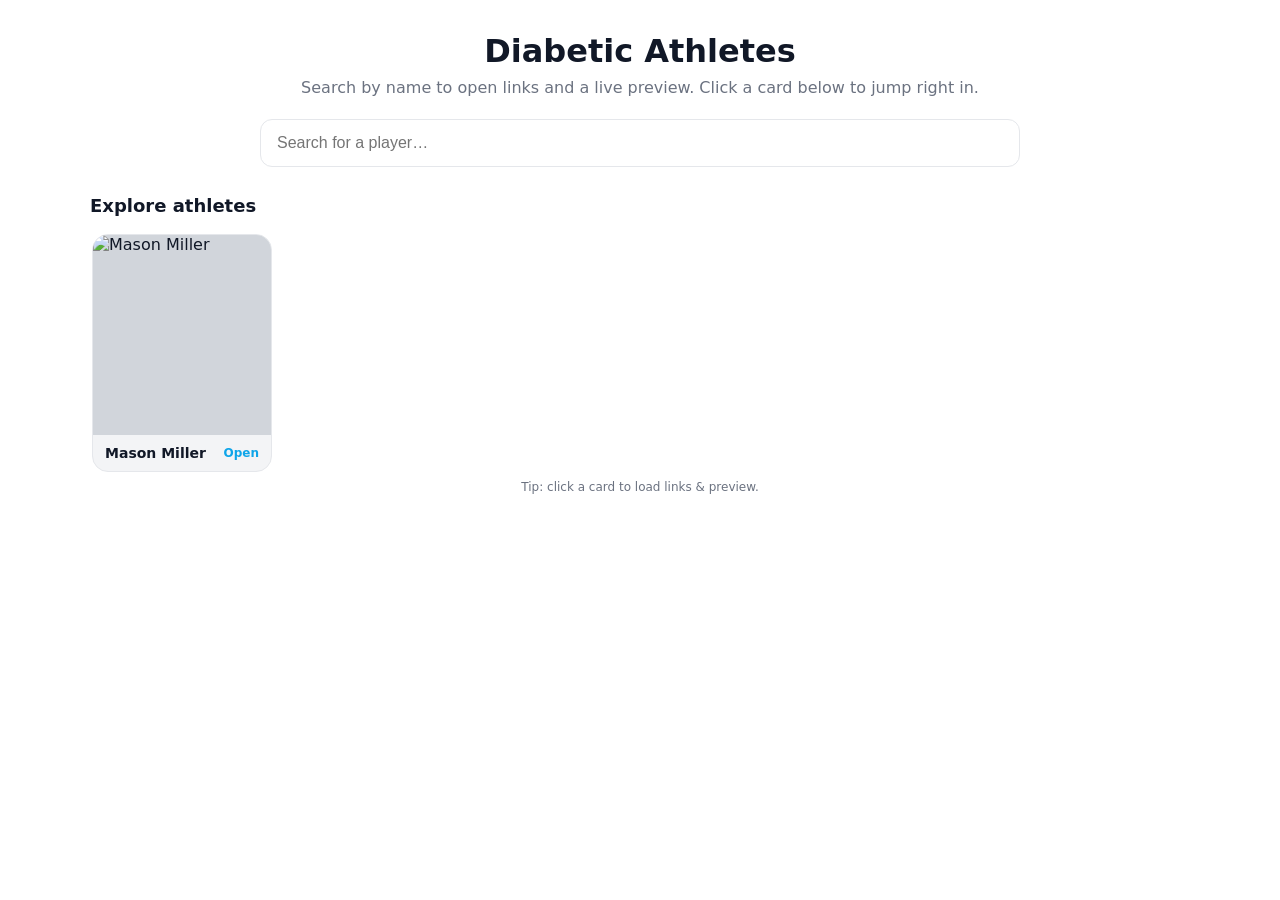
==== index.html @ ff4dcd4f "Refactor styles and improve search functionality Refactor CSS variables and styles for better organi" ====
<!DOCTYPE html>
<html lang="en">
<head>
  <meta charset="UTF-8" />
  <meta name="viewport" content="width=device-width, initial-scale=1.0"/>
  <title>Diabetic Athletes — T1D Awareness</title>
  <style>
    :root{
      --bg:#ffffff; --text:#111827; --muted:#6b7280; --accent:#0ea5e9;
      --card:#f3f4f6; --border:#e5e7eb;
    }
    *{box-sizing:border-box}
    body{
      margin:0; background:var(--bg); color:var(--text);
      font-family:system-ui,-apple-system,Segoe UI,Roboto,Arial,sans-serif;
      display:flex; justify-content:center; min-height:100vh;
    }
    .container{ width:min(1100px,94vw); padding:32px 0 80px; }
    h1{ margin:0 0 8px; text-align:center; font-weight:800; }
    .sub{ margin:0 0 22px; text-align:center; color:var(--muted); }

    /* Search */
    .search-wrap{ position:relative; display:flex; justify-content:center; }
    #searchBar{
      width:min(760px,92vw); padding:14px 16px; font-size:16px;
      border:1px solid var(--border); border-radius:12px; outline:none;
    }
    /* Custom suggestion dropdown (replaces datalist) */
    .suggestions{
      position:absolute; top:100%; left:50%; transform:translateX(-50%);
      width:min(760px,92vw); background:#fff; border:1px solid var(--border);
      border-radius:12px; margin-top:6px; box-shadow:0 8px 24px rgba(0,0,0,.08);
      max-height:320px; overflow:auto; display:none; z-index:20;
    }
    .suggestion{
      padding:10px 14px; cursor:pointer; white-space:nowrap; overflow:hidden; text-overflow:ellipsis;
    }
    .suggestion:hover, .suggestion.active{ background:#f8fafc; }

    /* Carousel */
    .carousel-title{ margin:28px 0 10px; font-size:18px; font-weight:700; }
    .carousel{ display:flex; gap:14px; overflow-x:auto; scroll-snap-type:x mandatory; padding:8px 2px; }
    .card{
      min-width:180px; max-width:180px; background:var(--card); border:1px solid var(--border);
      border-radius:16px; overflow:hidden; scroll-snap-align:start; cursor:pointer; display:flex; flex-direction:column;
    }
    .card img{ width:100%; height:200px; object-fit:cover; background:#d1d5db; }
    .card .meta{ display:flex; justify-content:space-between; align-items:center; padding:10px 12px; }
    .card .name{ font-weight:700; font-size:14px; white-space:nowrap; overflow:hidden; text-overflow:ellipsis; }
    .card .cta{ font-size:12px; font-weight:700; color:var(--accent); }

    /* Links + iframe */
    .links-container{ display:none; flex-direction:column; align-items:center; margin-top:24px; width:100%; }
    .links-container a{ text-decoration:none; color:#2563eb; font-weight:600; margin:6px 0; display:block; }
    .links-container a:hover{ color:#b91c1c; }
    .iframe-container{
      display:none; width:100%; height:640px; border:1px solid var(--border);
      border-radius:12px; margin-top:16px; overflow:hidden;
    }
    iframe{ width:100%; height:100%; border:0; }

    /* Hide any old list */
    #playerList{ display:none; }

    .muted{ color:var(--muted); font-size:12px; text-align:center; }
  </style>
</head>
<body>
  <div class="container">
    <h1>Diabetic Athletes</h1>
    <p class="sub">Search by name to open links and a live preview. Click a card below to jump right in.</p>

    <div class="search-wrap">
      <input id="searchBar" type="text" placeholder="Search for a player…" autocomplete="off"
             oninput="onType()" onkeydown="onKeyNav(event)"/>
      <div id="suggestions" class="suggestions" role="listbox" aria-label="Suggestions"></div>
    </div>

    <div id="carouselBlock" style="display:none;">
      <div class="carousel-title">Explore athletes</div>
      <div id="carousel" class="carousel" aria-label="Random athlete carousel"></div>
      <div class="muted">Tip: click a card to load links & preview.</div>
    </div>

    <!-- kept for compatibility, not displayed -->
    <ul id="playerList"></ul>

    <div id="linksContainer" class="links-container">
      <h2 id="playerTitle"></h2>
      <div id="linksList"></div>
    </div>
    <div id="iframeContainer" class="iframe-container">
      <iframe id="previewFrame" title="Preview"></iframe>
    </div>
  </div>

  <script>
    const csvFilePath = "T1Ds - Sheet1.csv";
    const PLACEHOLDER_IMG = "https://images.unsplash.com/photo-1540575467063-178a50c2df87?q=80&w=1200&auto=format&fit=crop";

    let players = [];
    let filtered = [];
    let activeIndex = -1;

    /* ---------- Load CSV ---------- */
    async function fetchCSV(){
      try{
        const resp = await fetch(csvFilePath);
        const text = await resp.text();
        parseCSV(text);
      }catch(e){ console.error("CSV load error:", e); }
    }

    function parseCSV(csvText){
      const rows = csvText.split(/\r?\n/).filter(r=>r.trim().length).map(r=>r.split(","));
      // Expect: Name, ImageURL, Link1, Link2, ...
      players = rows.slice(1).map(cols=>{
        const name = (cols[0]||"").trim();
        const img  = (cols[1]||"").trim();
        const links = cols.slice(2).map(x=>(x||"").trim()).filter(Boolean);
        return { name, img, links };
      }).filter(p=>p.name);

      players.sort((a,b)=>a.name.localeCompare(b.name));
      buildCarousel(players);
    }

    /* ---------- Custom autocomplete ---------- */
    function onType(){
      const q = document.getElementById("searchBar").value.trim().toLowerCase();
      const box = document.getElementById("suggestions");
      activeIndex = -1;

      if(!q){ box.style.display="none"; return; }

      filtered = players.filter(p=>p.name.toLowerCase().includes(q)).slice(0,50);
      box.innerHTML = "";
      filtered.forEach((p,i)=>{
        const div = document.createElement("div");
        div.className = "suggestion";
        div.textContent = p.name;
        div.setAttribute("role","option");
        div.onclick = ()=>selectSuggestion(i);
        box.appendChild(div);
      });
      box.style.display = filtered.length ? "block" : "none";
    }

    function onKeyNav(e){
      const box = document.getElementById("suggestions");
      const items = Array.from(box.children);
      if(!items.length) return;

      if(e.key === "ArrowDown"){ e.preventDefault(); activeIndex = (activeIndex+1) % items.length; highlight(items); }
      else if(e.key === "ArrowUp"){ e.preventDefault(); activeIndex = (activeIndex-1+items.length) % items.length; highlight(items); }
      else if(e.key === "Enter"){
        if(activeIndex >= 0){ e.preventDefault(); selectSuggestion(activeIndex); }
        else {
          // direct exact match
          const val = document.getElementById("searchBar").value.trim().toLowerCase();
          const m = players.find(p=>p.name.toLowerCase()===val);
          if(m) showPlayer(m);
        }
      } else if(e.key === "Escape"){ box.style.display="none"; }
    }

    function highlight(items){
      items.forEach((el,i)=>el.classList.toggle("active", i===activeIndex));
      if(items[activeIndex]) items[activeIndex].scrollIntoView({block:"nearest"});
    }

    function selectSuggestion(i){
      const p = filtered[i];
      document.getElementById("searchBar").value = p.name;
      document.getElementById("suggestions").style.display="none";
      showPlayer(p);
    }

    // Close suggestions when clicking elsewhere
    document.addEventListener("click", (e)=>{
      if(!document.querySelector(".search-wrap").contains(e.target)){
        document.getElementById("suggestions").style.display="none";
      }
    });

    /* ---------- Player view ---------- */
    function showPlayer(player){
      const linksContainer = document.getElementById("linksContainer");
      const linksList = document.getElementById("linksList");
      const iframeContainer = document.getElementById("iframeContainer");
      const playerTitle = document.getElementById("playerTitle");

      playerTitle.textContent = player.name;
      linksList.innerHTML = "";

      if(!player.links.length){
        linksList.innerHTML = "<p>No links available for this player.</p>";
        iframeContainer.style.display = "none";
      }else{
        player.links.forEach((link,i)=>{
          const a = document.createElement("a");
          a.href = link; a.textContent = getDomain(link);
          a.target="_blank"; a.rel="noopener noreferrer";
          a.onclick = (e)=>{ e.preventDefault(); showPreview(link); window.open(link,"_blank"); };
          linksList.appendChild(a);
          if(i===0) showPreview(link);
        });
        iframeContainer.style.display = "block";
      }

      linksContainer.style.display = "flex";
      setTimeout(()=>linksContainer.scrollIntoView({behavior:"smooth"}), 120);
    }

    function showPreview(url){ document.getElementById("previewFrame").src = url; }
    function getDomain(url){ try{ return new URL(url).hostname.replace(/^www\./,""); }catch{ return "Link"; } }

    /* ---------- Carousel ---------- */
    function buildCarousel(all){
      const withImg = all.filter(p=>p.img);
      const pool = withImg.length ? withImg : all.map(p=>({...p, img: PLACEHOLDER_IMG}));

      const picks = [];
      const used = new Set();
      const max = Math.min(12, pool.length);
      while(picks.length < max){
        const i = Math.floor(Math.random()*pool.length);
        if(!used.has(i)){ used.add(i); picks.push(pool[i]); }
      }

      const block = document.getElementById("carouselBlock");
      const wrap = document.getElementById("carousel");
      wrap.innerHTML = "";
      picks.forEach(p=>{
        const card = document.createElement("div");
        card.className = "card";
        card.innerHTML = `
          <img src="${p.img || PLACEHOLDER_IMG}" alt="${p.name || 'Athlete'}"/>
          <div class="meta"><div class="name" title="${p.name}">${p.name}</div><div class="cta">Open</div></div>`;
        card.onclick = ()=>{ document.getElementById("searchBar").value = p.name; showPlayer(p); };
        wrap.appendChild(card);
      });
      block.style.display = picks.length ? "block" : "none";

      // gentle auto-scroll
      let x=0;
      setInterval(()=>{
        if(!wrap.isConnected) return;
        x = (x+220);
        if(x > wrap.scrollWidth - wrap.clientWidth) x = 0;
        wrap.scrollTo({left:x, behavior:"smooth"});
      }, 4000);
    }

    fetchCSV();
  </script>
</body>
</html>
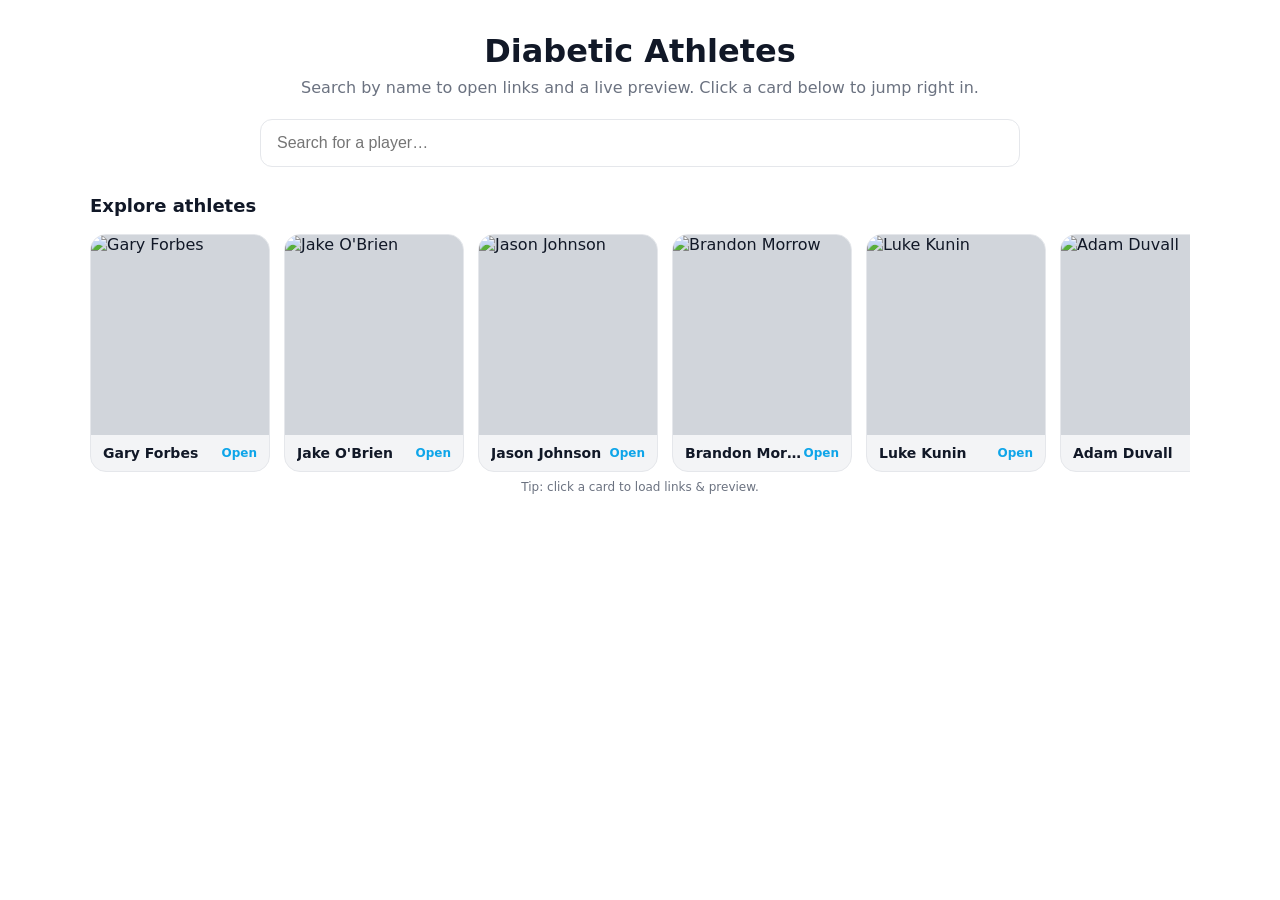
==== commit 6879abbb: "Refactor comments and enhance code readability Updated comments for clarity and improved code format" ====
--- a/index.html
+++ b/index.html
@@ -19,13 +19,12 @@
     h1{ margin:0 0 8px; text-align:center; font-weight:800; }
     .sub{ margin:0 0 22px; text-align:center; color:var(--muted); }
 
-    /* Search */
+    /* Search + custom suggestions */
     .search-wrap{ position:relative; display:flex; justify-content:center; }
     #searchBar{
       width:min(760px,92vw); padding:14px 16px; font-size:16px;
       border:1px solid var(--border); border-radius:12px; outline:none;
     }
-    /* Custom suggestion dropdown (replaces datalist) */
     .suggestions{
       position:absolute; top:100%; left:50%; transform:translateX(-50%);
       width:min(760px,92vw); background:#fff; border:1px solid var(--border);
@@ -44,7 +43,9 @@
       min-width:180px; max-width:180px; background:var(--card); border:1px solid var(--border);
       border-radius:16px; overflow:hidden; scroll-snap-align:start; cursor:pointer; display:flex; flex-direction:column;
     }
-    .card img{ width:100%; height:200px; object-fit:cover; background:#d1d5db; }
+    .card img{
+      width:100%; height:200px; object-fit:cover; background:#d1d5db; display:block;
+    }
     .card .meta{ display:flex; justify-content:space-between; align-items:center; padding:10px 12px; }
     .card .name{ font-weight:700; font-size:14px; white-space:nowrap; overflow:hidden; text-overflow:ellipsis; }
     .card .cta{ font-size:12px; font-weight:700; color:var(--accent); }
@@ -125,7 +126,7 @@
       buildCarousel(players);
     }
 
-    /* ---------- Custom autocomplete ---------- */
+    /* ---------- Custom autocomplete (no native datalist) ---------- */
     function onType(){
       const q = document.getElementById("searchBar").value.trim().toLowerCase();
       const box = document.getElementById("suggestions");
@@ -149,18 +150,20 @@
     function onKeyNav(e){
       const box = document.getElementById("suggestions");
       const items = Array.from(box.children);
-      if(!items.length) return;
-
-      if(e.key === "ArrowDown"){ e.preventDefault(); activeIndex = (activeIndex+1) % items.length; highlight(items); }
-      else if(e.key === "ArrowUp"){ e.preventDefault(); activeIndex = (activeIndex-1+items.length) % items.length; highlight(items); }
-      else if(e.key === "Enter"){
-        if(activeIndex >= 0){ e.preventDefault(); selectSuggestion(activeIndex); }
-        else {
-          // direct exact match
+      if(!items.length){
+        if(e.key === "Enter"){
           const val = document.getElementById("searchBar").value.trim().toLowerCase();
           const m = players.find(p=>p.name.toLowerCase()===val);
           if(m) showPlayer(m);
         }
+        return;
+      }
+
+      if(e.key === "ArrowDown"){ e.preventDefault(); activeIndex = (activeIndex+1) % items.length; highlight(items); }
+      else if(e.key === "ArrowUp"){ e.preventDefault(); activeIndex = (activeIndex-1+items.length) % items.length; highlight(items); }
+      else if(e.key === "Enter"){
+        e.preventDefault();
+        if(activeIndex >= 0){ selectSuggestion(activeIndex); }
       } else if(e.key === "Escape"){ box.style.display="none"; }
     }
 
@@ -215,40 +218,54 @@
     function showPreview(url){ document.getElementById("previewFrame").src = url; }
     function getDomain(url){ try{ return new URL(url).hostname.replace(/^www\./,""); }catch{ return "Link"; } }
 
-    /* ---------- Carousel ---------- */
+    /* ---------- Carousel (includes everyone; uses placeholder when missing) ---------- */
     function buildCarousel(all){
-      const withImg = all.filter(p=>p.img);
-      const pool = withImg.length ? withImg : all.map(p=>({...p, img: PLACEHOLDER_IMG}));
+      const pool = all.map(p => ({
+        ...p,
+        img: (p.img && p.img.trim()) ? p.img.trim() : PLACEHOLDER_IMG
+      }));
 
       const picks = [];
       const used = new Set();
       const max = Math.min(12, pool.length);
-      while(picks.length < max){
-        const i = Math.floor(Math.random()*pool.length);
-        if(!used.has(i)){ used.add(i); picks.push(pool[i]); }
+      while (picks.length < max){
+        const i = Math.floor(Math.random() * pool.length);
+        if (!used.has(i)){ used.add(i); picks.push(pool[i]); }
       }
 
       const block = document.getElementById("carouselBlock");
-      const wrap = document.getElementById("carousel");
+      const wrap  = document.getElementById("carousel");
       wrap.innerHTML = "";
-      picks.forEach(p=>{
+
+      picks.forEach(p => {
         const card = document.createElement("div");
         card.className = "card";
         card.innerHTML = `
-          <img src="${p.img || PLACEHOLDER_IMG}" alt="${p.name || 'Athlete'}"/>
-          <div class="meta"><div class="name" title="${p.name}">${p.name}</div><div class="cta">Open</div></div>`;
-        card.onclick = ()=>{ document.getElementById("searchBar").value = p.name; showPlayer(p); };
+          <img src="${p.img}"
+               alt="${p.name || 'Athlete'}"
+               crossorigin="anonymous"
+               onerror="this.onerror=null; this.src='${PLACEHOLDER_IMG}';" />
+          <div class="meta">
+            <div class="name" title="${p.name}">${p.name}</div>
+            <div class="cta">Open</div>
+          </div>
+        `;
+        card.onclick = () => {
+          document.getElementById("searchBar").value = p.name;
+          showPlayer(p);
+        };
         wrap.appendChild(card);
       });
+
       block.style.display = picks.length ? "block" : "none";
 
       // gentle auto-scroll
-      let x=0;
+      let x = 0;
       setInterval(()=>{
-        if(!wrap.isConnected) return;
-        x = (x+220);
-        if(x > wrap.scrollWidth - wrap.clientWidth) x = 0;
-        wrap.scrollTo({left:x, behavior:"smooth"});
+        if (!wrap.isConnected) return;
+        x = (x + 220);
+        if (x > wrap.scrollWidth - wrap.clientWidth) x = 0;
+        wrap.scrollTo({ left: x, behavior:"smooth" });
       }, 4000);
     }
 
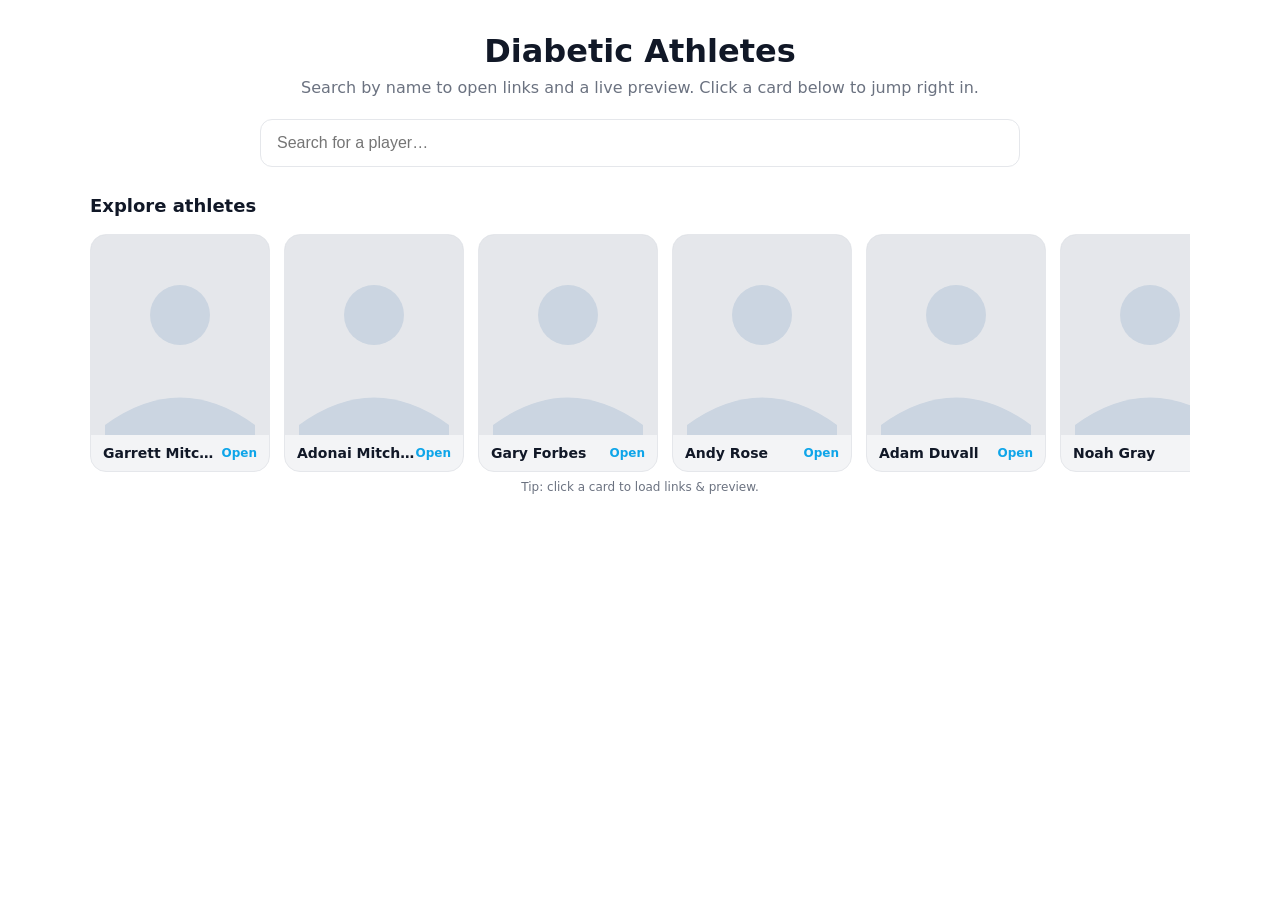
==== commit bab9150f: "Refactor styles and enhance carousel auto-scroll Refactor suggestion styles and improve carousel fun" ====
--- a/index.html
+++ b/index.html
@@ -31,9 +31,7 @@
       border-radius:12px; margin-top:6px; box-shadow:0 8px 24px rgba(0,0,0,.08);
       max-height:320px; overflow:auto; display:none; z-index:20;
     }
-    .suggestion{
-      padding:10px 14px; cursor:pointer; white-space:nowrap; overflow:hidden; text-overflow:ellipsis;
-    }
+    .suggestion{ padding:10px 14px; cursor:pointer; white-space:nowrap; overflow:hidden; text-overflow:ellipsis; }
     .suggestion:hover, .suggestion.active{ background:#f8fafc; }
 
     /* Carousel */
@@ -60,9 +58,7 @@
     }
     iframe{ width:100%; height:100%; border:0; }
 
-    /* Hide any old list */
     #playerList{ display:none; }
-
     .muted{ color:var(--muted); font-size:12px; text-align:center; }
   </style>
 </head>
@@ -83,7 +79,6 @@
       <div class="muted">Tip: click a card to load links & preview.</div>
     </div>
 
-    <!-- kept for compatibility, not displayed -->
     <ul id="playerList"></ul>
 
     <div id="linksContainer" class="links-container">
@@ -97,11 +92,24 @@
 
   <script>
     const csvFilePath = "T1Ds - Sheet1.csv";
-    const PLACEHOLDER_IMG = "https://images.unsplash.com/photo-1540575467063-178a50c2df87?q=80&w=1200&auto=format&fit=crop";
+
+    /* Silhouette placeholder (inline SVG) */
+    const PLACEHOLDER_IMG =
+      "data:image/svg+xml;utf8," +
+      encodeURIComponent(`
+        <svg xmlns='http://www.w3.org/2000/svg' width='1200' height='800'>
+          <rect width='100%' height='100%' fill='#e5e7eb'/>
+          <g fill='#cbd5e1'>
+            <circle cx='600' cy='320' r='120'/>
+            <path d='M300 760 q300-220 600 0 v40 H300z'/>
+          </g>
+        </svg>
+      `);
 
     let players = [];
     let filtered = [];
     let activeIndex = -1;
+    let autoTimer = null;   // for carousel auto-scroll
 
     /* ---------- Load CSV ---------- */
     async function fetchCSV(){
@@ -126,7 +134,7 @@
       buildCarousel(players);
     }
 
-    /* ---------- Custom autocomplete (no native datalist) ---------- */
+    /* ---------- Custom autocomplete ---------- */
     function onType(){
       const q = document.getElementById("searchBar").value.trim().toLowerCase();
       const box = document.getElementById("suggestions");
@@ -161,10 +169,8 @@
 
       if(e.key === "ArrowDown"){ e.preventDefault(); activeIndex = (activeIndex+1) % items.length; highlight(items); }
       else if(e.key === "ArrowUp"){ e.preventDefault(); activeIndex = (activeIndex-1+items.length) % items.length; highlight(items); }
-      else if(e.key === "Enter"){
-        e.preventDefault();
-        if(activeIndex >= 0){ selectSuggestion(activeIndex); }
-      } else if(e.key === "Escape"){ box.style.display="none"; }
+      else if(e.key === "Enter"){ e.preventDefault(); if(activeIndex >= 0){ selectSuggestion(activeIndex); } }
+      else if(e.key === "Escape"){ box.style.display="none"; }
     }
 
     function highlight(items){
@@ -179,7 +185,6 @@
       showPlayer(p);
     }
 
-    // Close suggestions when clicking elsewhere
     document.addEventListener("click", (e)=>{
       if(!document.querySelector(".search-wrap").contains(e.target)){
         document.getElementById("suggestions").style.display="none";
@@ -218,7 +223,7 @@
     function showPreview(url){ document.getElementById("previewFrame").src = url; }
     function getDomain(url){ try{ return new URL(url).hostname.replace(/^www\./,""); }catch{ return "Link"; } }
 
-    /* ---------- Carousel (includes everyone; uses placeholder when missing) ---------- */
+    /* ---------- Carousel ---------- */
     function buildCarousel(all){
       const pool = all.map(p => ({
         ...p,
@@ -259,15 +264,27 @@
 
       block.style.display = picks.length ? "block" : "none";
 
-      // gentle auto-scroll
+      // -------- Auto-scroll that stops on user interaction --------
+      startAutoScroll(wrap);
+      ["wheel","touchstart","mousedown","keydown"].forEach(evt =>
+        wrap.addEventListener(evt, stopAutoScroll, { once:true, passive:true })
+      );
+      wrap.addEventListener("scroll", stopAutoScroll, { once:true, passive:true });
+    }
+
+    function startAutoScroll(wrap){
+      stopAutoScroll(); // clear any previous timer
       let x = 0;
-      setInterval(()=>{
-        if (!wrap.isConnected) return;
+      autoTimer = setInterval(()=>{
+        if (!wrap.isConnected) { stopAutoScroll(); return; }
         x = (x + 220);
         if (x > wrap.scrollWidth - wrap.clientWidth) x = 0;
         wrap.scrollTo({ left: x, behavior:"smooth" });
       }, 4000);
     }
+    function stopAutoScroll(){
+      if(autoTimer){ clearInterval(autoTimer); autoTimer = null; }
+    }
 
     fetchCSV();
   </script>
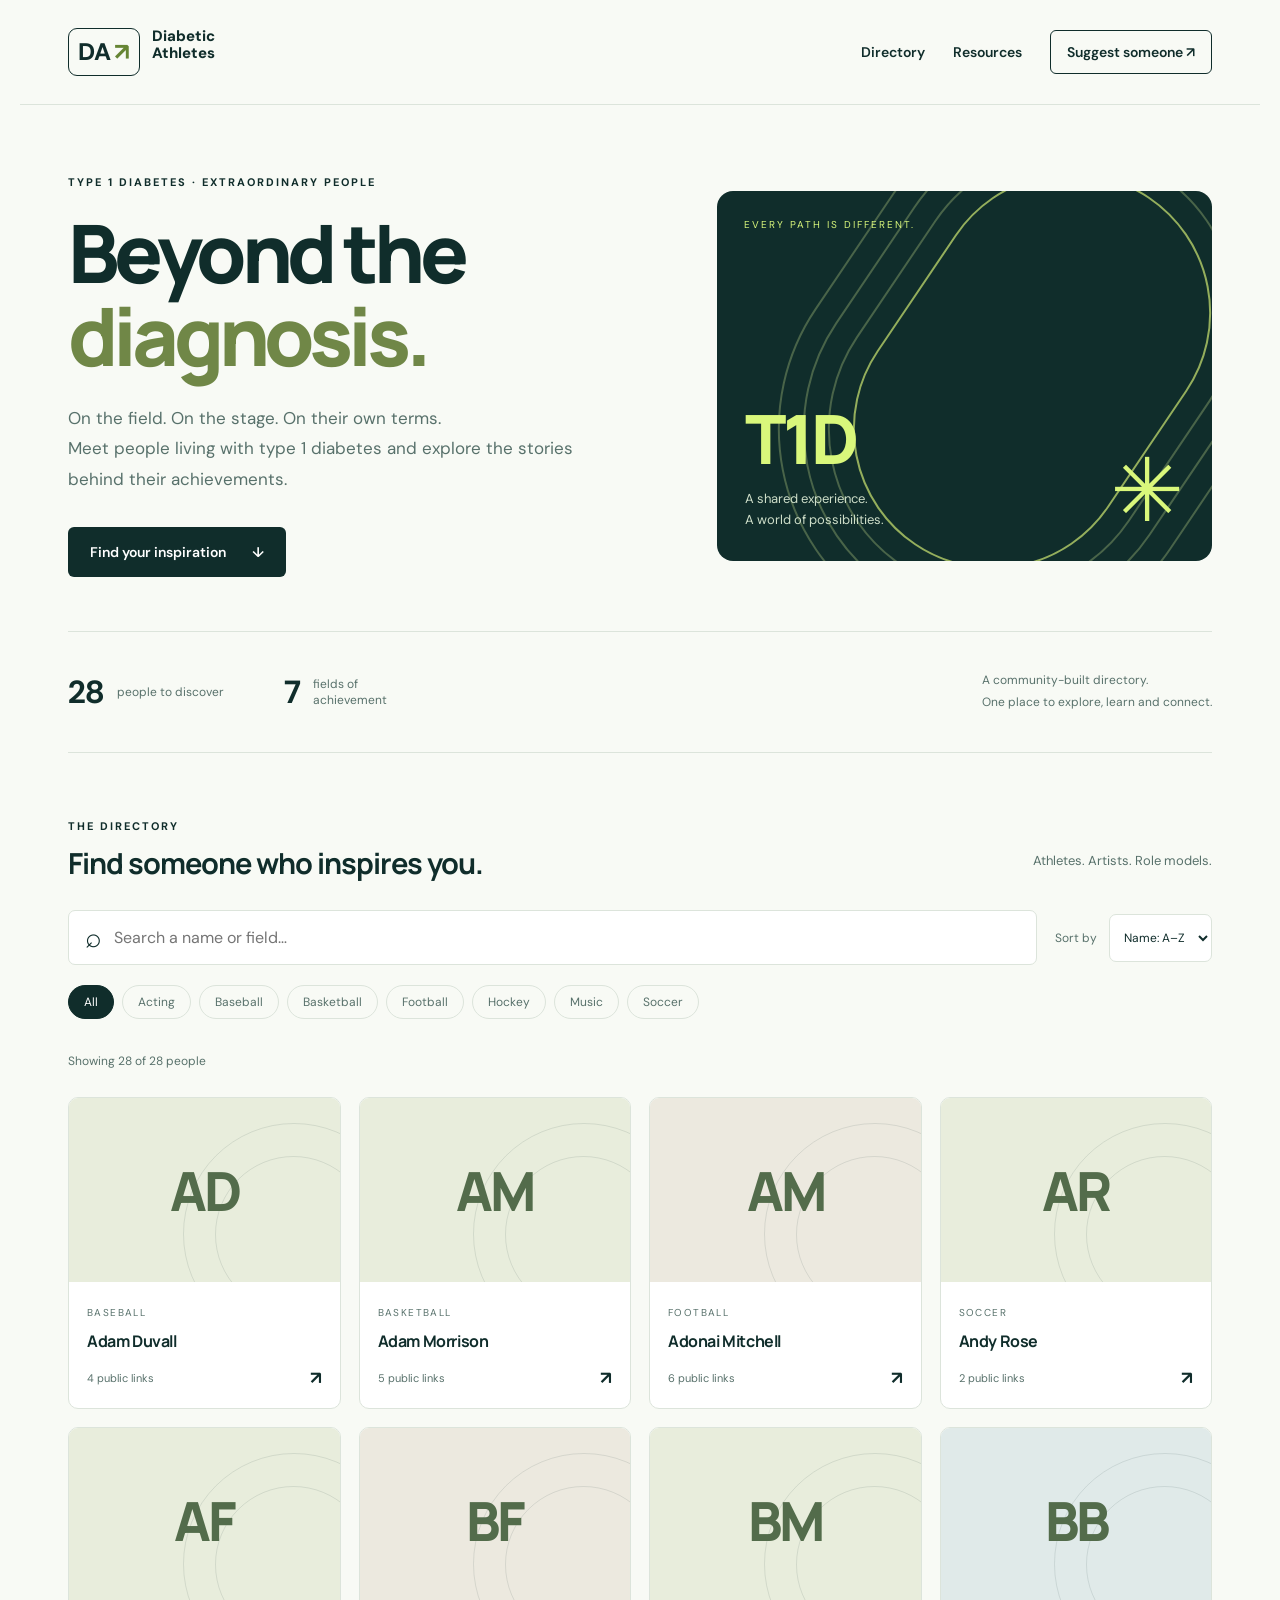
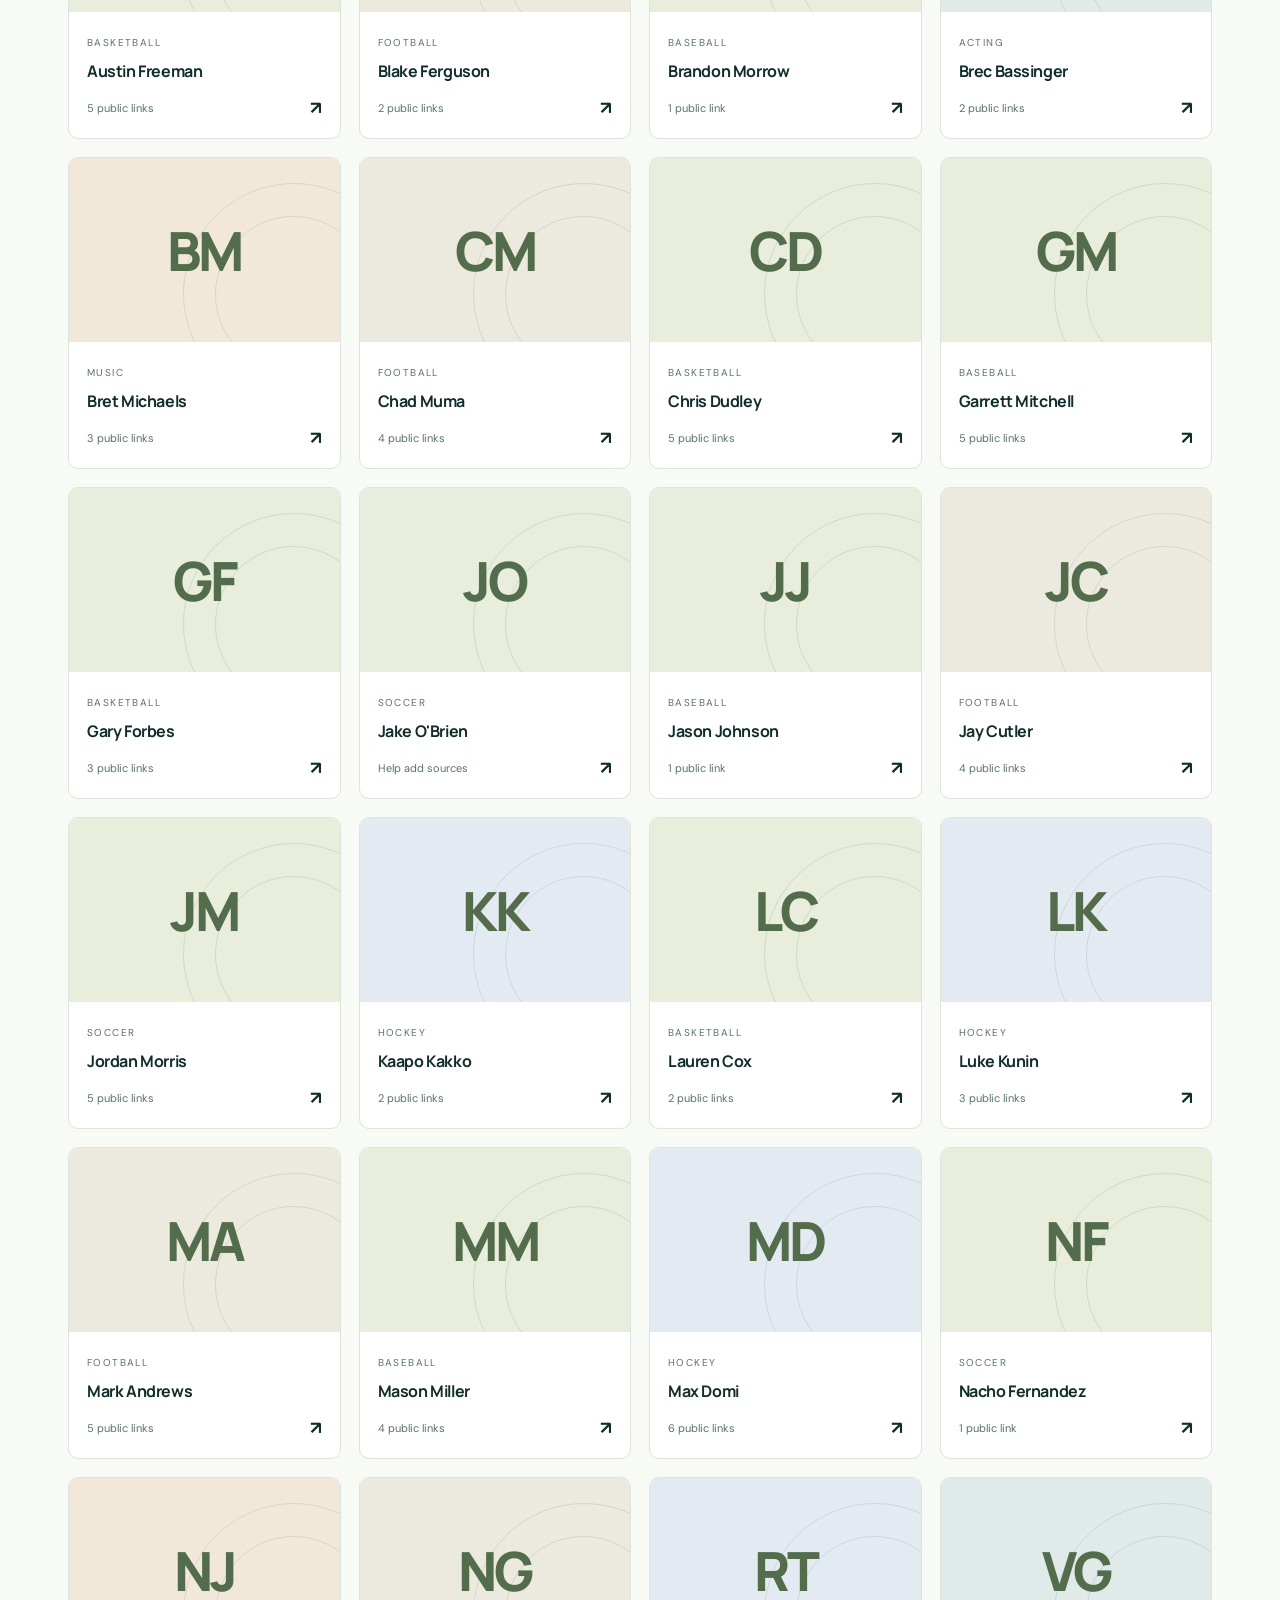
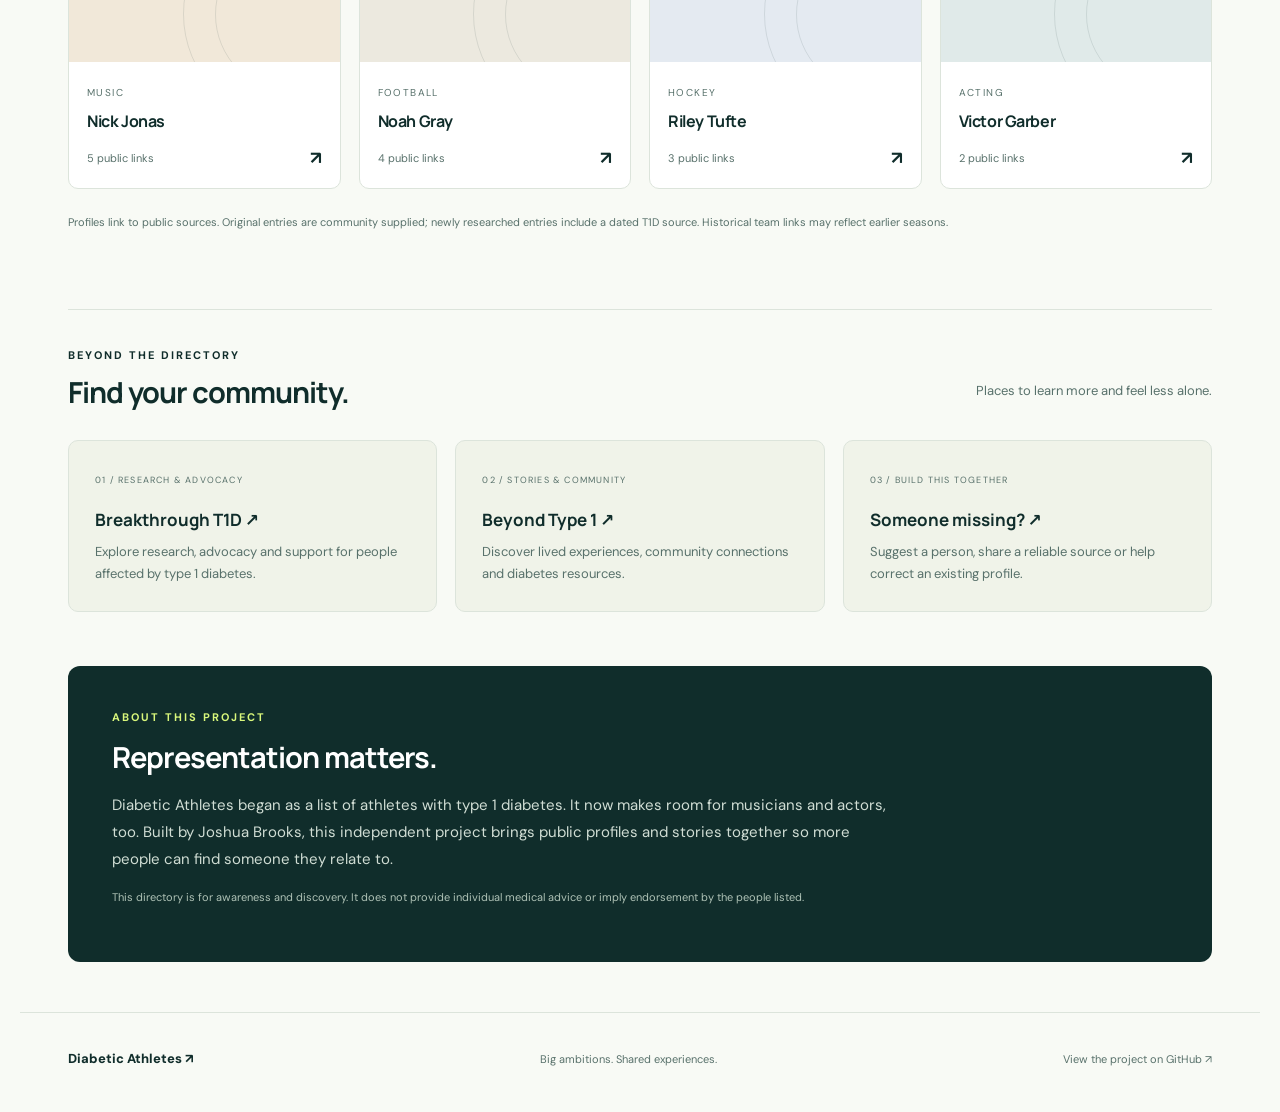
==== commit 496ee333: "Refresh T1D directory, add sourced profiles and community resources" ====
--- a/index.html
+++ b/index.html
@@ -1,292 +1,24 @@
-<!DOCTYPE html>
+<!doctype html>
 <html lang="en">
 <head>
-  <meta charset="UTF-8" />
-  <meta name="viewport" content="width=device-width, initial-scale=1.0"/>
-  <title>Diabetic Athletes — T1D Awareness</title>
-  <style>
-    :root{
-      --bg:#ffffff; --text:#111827; --muted:#6b7280; --accent:#0ea5e9;
-      --card:#f3f4f6; --border:#e5e7eb;
-    }
-    *{box-sizing:border-box}
-    body{
-      margin:0; background:var(--bg); color:var(--text);
-      font-family:system-ui,-apple-system,Segoe UI,Roboto,Arial,sans-serif;
-      display:flex; justify-content:center; min-height:100vh;
-    }
-    .container{ width:min(1100px,94vw); padding:32px 0 80px; }
-    h1{ margin:0 0 8px; text-align:center; font-weight:800; }
-    .sub{ margin:0 0 22px; text-align:center; color:var(--muted); }
-
-    /* Search + custom suggestions */
-    .search-wrap{ position:relative; display:flex; justify-content:center; }
-    #searchBar{
-      width:min(760px,92vw); padding:14px 16px; font-size:16px;
-      border:1px solid var(--border); border-radius:12px; outline:none;
-    }
-    .suggestions{
-      position:absolute; top:100%; left:50%; transform:translateX(-50%);
-      width:min(760px,92vw); background:#fff; border:1px solid var(--border);
-      border-radius:12px; margin-top:6px; box-shadow:0 8px 24px rgba(0,0,0,.08);
-      max-height:320px; overflow:auto; display:none; z-index:20;
-    }
-    .suggestion{ padding:10px 14px; cursor:pointer; white-space:nowrap; overflow:hidden; text-overflow:ellipsis; }
-    .suggestion:hover, .suggestion.active{ background:#f8fafc; }
-
-    /* Carousel */
-    .carousel-title{ margin:28px 0 10px; font-size:18px; font-weight:700; }
-    .carousel{ display:flex; gap:14px; overflow-x:auto; scroll-snap-type:x mandatory; padding:8px 2px; }
-    .card{
-      min-width:180px; max-width:180px; background:var(--card); border:1px solid var(--border);
-      border-radius:16px; overflow:hidden; scroll-snap-align:start; cursor:pointer; display:flex; flex-direction:column;
-    }
-    .card img{
-      width:100%; height:200px; object-fit:cover; background:#d1d5db; display:block;
-    }
-    .card .meta{ display:flex; justify-content:space-between; align-items:center; padding:10px 12px; }
-    .card .name{ font-weight:700; font-size:14px; white-space:nowrap; overflow:hidden; text-overflow:ellipsis; }
-    .card .cta{ font-size:12px; font-weight:700; color:var(--accent); }
-
-    /* Links + iframe */
-    .links-container{ display:none; flex-direction:column; align-items:center; margin-top:24px; width:100%; }
-    .links-container a{ text-decoration:none; color:#2563eb; font-weight:600; margin:6px 0; display:block; }
-    .links-container a:hover{ color:#b91c1c; }
-    .iframe-container{
-      display:none; width:100%; height:640px; border:1px solid var(--border);
-      border-radius:12px; margin-top:16px; overflow:hidden;
-    }
-    iframe{ width:100%; height:100%; border:0; }
-
-    #playerList{ display:none; }
-    .muted{ color:var(--muted); font-size:12px; text-align:center; }
-  </style>
+<meta charset="utf-8"><meta name="viewport" content="width=device-width,initial-scale=1">
+<meta name="description" content="Discover athletes, musicians and actors living with type 1 diabetes. Explore profiles, public stories and community resources.">
+<meta name="theme-color" content="#102d2b"><title>Diabetic Athletes · Beyond the diagnosis</title>
+<link rel="stylesheet" href="styles.css"><script src="app.js" defer></script>
 </head>
 <body>
-  <div class="container">
-    <h1>Diabetic Athletes</h1>
-    <p class="sub">Search by name to open links and a live preview. Click a card below to jump right in.</p>
-
-    <div class="search-wrap">
-      <input id="searchBar" type="text" placeholder="Search for a player…" autocomplete="off"
-             oninput="onType()" onkeydown="onKeyNav(event)"/>
-      <div id="suggestions" class="suggestions" role="listbox" aria-label="Suggestions"></div>
-    </div>
-
-    <div id="carouselBlock" style="display:none;">
-      <div class="carousel-title">Explore athletes</div>
-      <div id="carousel" class="carousel" aria-label="Random athlete carousel"></div>
-      <div class="muted">Tip: click a card to load links & preview.</div>
-    </div>
-
-    <ul id="playerList"></ul>
-
-    <div id="linksContainer" class="links-container">
-      <h2 id="playerTitle"></h2>
-      <div id="linksList"></div>
-    </div>
-    <div id="iframeContainer" class="iframe-container">
-      <iframe id="previewFrame" title="Preview"></iframe>
-    </div>
-  </div>
-
-  <script>
-    const csvFilePath = "T1Ds - Sheet1.csv";
-
-    /* Silhouette placeholder (inline SVG) */
-    const PLACEHOLDER_IMG =
-      "data:image/svg+xml;utf8," +
-      encodeURIComponent(`
-        <svg xmlns='http://www.w3.org/2000/svg' width='1200' height='800'>
-          <rect width='100%' height='100%' fill='#e5e7eb'/>
-          <g fill='#cbd5e1'>
-            <circle cx='600' cy='320' r='120'/>
-            <path d='M300 760 q300-220 600 0 v40 H300z'/>
-          </g>
-        </svg>
-      `);
-
-    let players = [];
-    let filtered = [];
-    let activeIndex = -1;
-    let autoTimer = null;   // for carousel auto-scroll
-
-    /* ---------- Load CSV ---------- */
-    async function fetchCSV(){
-      try{
-        const resp = await fetch(csvFilePath);
-        const text = await resp.text();
-        parseCSV(text);
-      }catch(e){ console.error("CSV load error:", e); }
-    }
-
-    function parseCSV(csvText){
-      const rows = csvText.split(/\r?\n/).filter(r=>r.trim().length).map(r=>r.split(","));
-      // Expect: Name, ImageURL, Link1, Link2, ...
-      players = rows.slice(1).map(cols=>{
-        const name = (cols[0]||"").trim();
-        const img  = (cols[1]||"").trim();
-        const links = cols.slice(2).map(x=>(x||"").trim()).filter(Boolean);
-        return { name, img, links };
-      }).filter(p=>p.name);
-
-      players.sort((a,b)=>a.name.localeCompare(b.name));
-      buildCarousel(players);
-    }
-
-    /* ---------- Custom autocomplete ---------- */
-    function onType(){
-      const q = document.getElementById("searchBar").value.trim().toLowerCase();
-      const box = document.getElementById("suggestions");
-      activeIndex = -1;
-
-      if(!q){ box.style.display="none"; return; }
-
-      filtered = players.filter(p=>p.name.toLowerCase().includes(q)).slice(0,50);
-      box.innerHTML = "";
-      filtered.forEach((p,i)=>{
-        const div = document.createElement("div");
-        div.className = "suggestion";
-        div.textContent = p.name;
-        div.setAttribute("role","option");
-        div.onclick = ()=>selectSuggestion(i);
-        box.appendChild(div);
-      });
-      box.style.display = filtered.length ? "block" : "none";
-    }
-
-    function onKeyNav(e){
-      const box = document.getElementById("suggestions");
-      const items = Array.from(box.children);
-      if(!items.length){
-        if(e.key === "Enter"){
-          const val = document.getElementById("searchBar").value.trim().toLowerCase();
-          const m = players.find(p=>p.name.toLowerCase()===val);
-          if(m) showPlayer(m);
-        }
-        return;
-      }
-
-      if(e.key === "ArrowDown"){ e.preventDefault(); activeIndex = (activeIndex+1) % items.length; highlight(items); }
-      else if(e.key === "ArrowUp"){ e.preventDefault(); activeIndex = (activeIndex-1+items.length) % items.length; highlight(items); }
-      else if(e.key === "Enter"){ e.preventDefault(); if(activeIndex >= 0){ selectSuggestion(activeIndex); } }
-      else if(e.key === "Escape"){ box.style.display="none"; }
-    }
-
-    function highlight(items){
-      items.forEach((el,i)=>el.classList.toggle("active", i===activeIndex));
-      if(items[activeIndex]) items[activeIndex].scrollIntoView({block:"nearest"});
-    }
-
-    function selectSuggestion(i){
-      const p = filtered[i];
-      document.getElementById("searchBar").value = p.name;
-      document.getElementById("suggestions").style.display="none";
-      showPlayer(p);
-    }
-
-    document.addEventListener("click", (e)=>{
-      if(!document.querySelector(".search-wrap").contains(e.target)){
-        document.getElementById("suggestions").style.display="none";
-      }
-    });
-
-    /* ---------- Player view ---------- */
-    function showPlayer(player){
-      const linksContainer = document.getElementById("linksContainer");
-      const linksList = document.getElementById("linksList");
-      const iframeContainer = document.getElementById("iframeContainer");
-      const playerTitle = document.getElementById("playerTitle");
-
-      playerTitle.textContent = player.name;
-      linksList.innerHTML = "";
-
-      if(!player.links.length){
-        linksList.innerHTML = "<p>No links available for this player.</p>";
-        iframeContainer.style.display = "none";
-      }else{
-        player.links.forEach((link,i)=>{
-          const a = document.createElement("a");
-          a.href = link; a.textContent = getDomain(link);
-          a.target="_blank"; a.rel="noopener noreferrer";
-          a.onclick = (e)=>{ e.preventDefault(); showPreview(link); window.open(link,"_blank"); };
-          linksList.appendChild(a);
-          if(i===0) showPreview(link);
-        });
-        iframeContainer.style.display = "block";
-      }
-
-      linksContainer.style.display = "flex";
-      setTimeout(()=>linksContainer.scrollIntoView({behavior:"smooth"}), 120);
-    }
-
-    function showPreview(url){ document.getElementById("previewFrame").src = url; }
-    function getDomain(url){ try{ return new URL(url).hostname.replace(/^www\./,""); }catch{ return "Link"; } }
-
-    /* ---------- Carousel ---------- */
-    function buildCarousel(all){
-      const pool = all.map(p => ({
-        ...p,
-        img: (p.img && p.img.trim()) ? p.img.trim() : PLACEHOLDER_IMG
-      }));
-
-      const picks = [];
-      const used = new Set();
-      const max = Math.min(12, pool.length);
-      while (picks.length < max){
-        const i = Math.floor(Math.random() * pool.length);
-        if (!used.has(i)){ used.add(i); picks.push(pool[i]); }
-      }
-
-      const block = document.getElementById("carouselBlock");
-      const wrap  = document.getElementById("carousel");
-      wrap.innerHTML = "";
-
-      picks.forEach(p => {
-        const card = document.createElement("div");
-        card.className = "card";
-        card.innerHTML = `
-          <img src="${p.img}"
-               alt="${p.name || 'Athlete'}"
-               crossorigin="anonymous"
-               onerror="this.onerror=null; this.src='${PLACEHOLDER_IMG}';" />
-          <div class="meta">
-            <div class="name" title="${p.name}">${p.name}</div>
-            <div class="cta">Open</div>
-          </div>
-        `;
-        card.onclick = () => {
-          document.getElementById("searchBar").value = p.name;
-          showPlayer(p);
-        };
-        wrap.appendChild(card);
-      });
-
-      block.style.display = picks.length ? "block" : "none";
-
-      // -------- Auto-scroll that stops on user interaction --------
-      startAutoScroll(wrap);
-      ["wheel","touchstart","mousedown","keydown"].forEach(evt =>
-        wrap.addEventListener(evt, stopAutoScroll, { once:true, passive:true })
-      );
-      wrap.addEventListener("scroll", stopAutoScroll, { once:true, passive:true });
-    }
-
-    function startAutoScroll(wrap){
-      stopAutoScroll(); // clear any previous timer
-      let x = 0;
-      autoTimer = setInterval(()=>{
-        if (!wrap.isConnected) { stopAutoScroll(); return; }
-        x = (x + 220);
-        if (x > wrap.scrollWidth - wrap.clientWidth) x = 0;
-        wrap.scrollTo({ left: x, behavior:"smooth" });
-      }, 4000);
-    }
-    function stopAutoScroll(){
-      if(autoTimer){ clearInterval(autoTimer); autoTimer = null; }
-    }
-
-    fetchCSV();
-  </script>
-</body>
-</html>
+<a class="skip" href="#directory">Skip to directory</a>
+<header class="nav"><a class="brand" href="#"><span class="brand-mark">DA<span>↗</span></span><span>Diabetic<br>Athletes</span></a><nav aria-label="Main navigation"><a href="#directory">Directory</a><a href="#resources">Resources</a><a class="nav-cta" href="https://github.com/jtb21091/DiabeticAthletes/issues/new?template=suggest-person.yml">Suggest someone ↗</a></nav></header>
+<main>
+<section class="hero"><div><p class="eyebrow">TYPE 1 DIABETES · EXTRAORDINARY PEOPLE</p><h1>Beyond the<br><em>diagnosis.</em></h1><p class="intro">On the field. On the stage. On their own terms.<br>Meet people living with type 1 diabetes and explore the stories behind their achievements.</p><a class="primary" href="#directory">Find your inspiration <span>↓</span></a></div><aside class="hero-art" aria-label="An illustration of a running track"><div class="track"><i></i><i></i><i></i><i></i></div><span class="art-top">EVERY PATH IS DIFFERENT.</span><div class="art-bottom"><span>T1D</span><p>A shared experience.<br>A world of possibilities.</p></div><span class="star" aria-hidden="true">✳</span></aside></section>
+<section class="stats" aria-label="Directory overview"><div><strong id="peopleCount">—</strong><span>people to discover</span></div><div><strong id="fieldCount">—</strong><span>fields of achievement</span></div><p>A community-built directory.<br>One place to explore, learn and connect.</p></section>
+<section id="directory" class="directory"><div class="section-heading"><div><p class="eyebrow">THE DIRECTORY</p><h2>Find someone who inspires you.</h2></div><p>Athletes. Artists. Role models.</p></div>
+<div class="toolbar"><div class="search"><span aria-hidden="true">⌕</span><label class="sr-only" for="search">Search people or fields</label><input id="search" type="search" placeholder="Search a name or field…" autocomplete="off"></div><label class="sort">Sort by <select id="sort"><option value="asc">Name: A–Z</option><option value="desc">Name: Z–A</option></select></label></div>
+<div id="filters" class="filters" role="group" aria-label="Filter by field"></div><div class="results-bar"><p id="resultCount" role="status" aria-live="polite">Loading directory…</p><button id="clear" class="text-button" hidden>Clear filters</button></div>
+<div id="grid" class="grid"></div><div id="empty" class="empty" hidden><h3>No matches yet.</h3><p>Try another name or explore all fields.</p><button id="reset" class="primary">Show everyone</button></div><div id="error" class="empty" hidden><h3>The directory couldn’t load.</h3><p>Please check your connection and try again.</p><button id="retry" class="primary">Try again</button></div>
+<p class="data-note">Profiles link to public sources. Original entries are community supplied; newly researched entries include a dated T1D source. Historical team links may reflect earlier seasons.</p></section>
+<section id="resources" class="resources"><div class="section-heading"><div><p class="eyebrow">BEYOND THE DIRECTORY</p><h2>Find your community.</h2></div><p>Places to learn more and feel less alone.</p></div><div class="resource-grid"><a href="https://www.breakthrought1d.org/" target="_blank" rel="noopener noreferrer"><span>01 / RESEARCH & ADVOCACY</span><h3>Breakthrough T1D ↗</h3><p>Explore research, advocacy and support for people affected by type 1 diabetes.</p></a><a href="https://beyondtype1.org/" target="_blank" rel="noopener noreferrer"><span>02 / STORIES & COMMUNITY</span><h3>Beyond Type 1 ↗</h3><p>Discover lived experiences, community connections and diabetes resources.</p></a><a href="https://github.com/jtb21091/DiabeticAthletes/issues/new?template=suggest-person.yml"><span>03 / BUILD THIS TOGETHER</span><h3>Someone missing? ↗</h3><p>Suggest a person, share a reliable source or help correct an existing profile.</p></a></div></section>
+<section class="about"><p class="eyebrow">ABOUT THIS PROJECT</p><h2>Representation matters.</h2><p>Diabetic Athletes began as a list of athletes with type 1 diabetes. It now makes room for musicians and actors, too. Built by Joshua Brooks, this independent project brings public profiles and stories together so more people can find someone they relate to.</p><p class="small">This directory is for awareness and discovery. It does not provide individual medical advice or imply endorsement by the people listed.</p></section>
+</main><footer><a class="brand" href="#">Diabetic Athletes ↗</a><p>Big ambitions. Shared experiences.</p><a href="https://github.com/jtb21091/DiabeticAthletes">View the project on GitHub ↗</a></footer>
+<dialog id="profile" aria-labelledby="profileName"><div class="dialog-top"><span class="eyebrow">EXPLORE THE PROFILE</span><button id="closeProfile" aria-label="Close profile">✕</button></div><div id="profileContent"></div><div class="dialog-footer"><button id="copyProfile">Copy profile link</button><a id="correctProfile" href="https://github.com/jtb21091/DiabeticAthletes/issues/new">Suggest a correction ↗</a></div></dialog>
+</body></html>
--- a/styles.css
+++ b/styles.css
@@ -0,0 +1,2 @@
+@import url('https://fonts.googleapis.com/css2?family=DM+Sans:wght@400;500;600;700&family=Manrope:wght@400;600;700;800&display=swap');
+:root{--ink:#102d2b;--muted:#58716b;--paper:#f8faf5;--line:#dce4db;--lime:#d9f77b;--white:#fff}*{box-sizing:border-box}html{scroll-behavior:smooth;scroll-padding-top:24px}body{margin:0;background:var(--paper);color:var(--ink);font-family:'DM Sans',system-ui,sans-serif}a{color:inherit;text-decoration:none}button,input,select{font:inherit}button,a,input,select{touch-action:manipulation}button{cursor:pointer}button:focus-visible,a:focus-visible,input:focus-visible,select:focus-visible{outline:3px solid #29837b;outline-offset:4px}button:disabled{cursor:wait}h1,h2,h3{font-family:Manrope,system-ui,sans-serif}main,.nav,footer{max-width:1240px;margin:auto;padding-left:48px;padding-right:48px}.nav{display:flex;justify-content:space-between;align-items:center;padding-top:28px;padding-bottom:28px;border-bottom:1px solid var(--line)}.brand{display:flex;gap:12px;font-weight:800;font-size:15px;line-height:1.15}.brand-mark{display:flex;align-items:center;gap:3px;font-size:24px;border:1px solid var(--ink);border-radius:9px;padding:9px}.brand-mark span{color:#668534}nav{display:flex;gap:28px;align-items:center;font-size:14px;font-weight:600}.nav-cta{border:1px solid var(--ink);padding:12px 16px;border-radius:6px}.hero{display:grid;grid-template-columns:1.2fr 1fr;gap:56px;padding:70px 0 54px;align-items:center}.eyebrow{font-size:11px;font-weight:700;letter-spacing:2px;margin:0 0 22px}h1{font-size:clamp(50px,6.3vw,83px);line-height:1.03;letter-spacing:-5px;margin:0 0 26px;font-weight:800}h1 em{font-style:normal;color:#708747}.intro{font-size:17px;line-height:1.8;color:var(--muted);max-width:510px}.primary{border:0;background:var(--ink);color:white;display:inline-flex;gap:26px;align-items:center;padding:16px 22px;border-radius:6px;font-size:14px;font-weight:600;margin-top:16px}.primary:hover{background:#24524a}.hero-art{position:relative;background:var(--ink);border-radius:16px;height:370px;overflow:hidden;color:var(--lime)}.track{position:absolute;width:430px;height:570px;left:100px;top:-105px;transform:rotate(34deg)}.track i{position:absolute;inset:0;border:2px solid #496449;border-radius:220px}.track i:nth-child(2){inset:25px}.track i:nth-child(3){inset:50px}.track i:nth-child(4){inset:75px;border-color:#94ae5c}.art-top{position:absolute;top:27px;left:27px;letter-spacing:2px;font-size:10px}.art-bottom{position:absolute;left:28px;bottom:25px}.art-bottom span{font-family:Manrope,sans-serif;font-size:68px;font-weight:800;letter-spacing:-3px}.art-bottom p{font-size:13px;line-height:1.6;color:#cedec9;margin:5px 0}.star{position:absolute;right:28px;bottom:26px;font-size:88px;line-height:1}.stats{display:flex;border-top:1px solid var(--line);border-bottom:1px solid var(--line);padding:26px 0;gap:60px;align-items:center}.stats div{display:flex;align-items:center;gap:13px}.stats strong{font-size:32px;letter-spacing:-1px}.stats span{font-size:12px;color:var(--muted);max-width:110px}.stats p{font-size:12px;line-height:1.8;color:var(--muted);margin-left:auto}.directory{padding:66px 0}.section-heading{display:flex;justify-content:space-between;gap:24px;align-items:end;margin-bottom:28px}.section-heading .eyebrow{margin-bottom:12px}h2{font-size:29px;line-height:1.3;letter-spacing:-1px;margin:0}.section-heading>p{font-size:13px;color:var(--muted)}.toolbar{display:flex;gap:18px}.search{display:flex;align-items:center;background:white;border:1px solid var(--line);border-radius:7px;flex:1;padding:0 16px;gap:12px}.search span{font-size:28px}.search input{width:100%;border:0;background:transparent;padding:16px 0;color:var(--ink);min-width:0}.sort{display:flex;align-items:center;gap:12px;font-size:12px;color:var(--muted)}select{padding:14px 10px;border:1px solid var(--line);border-radius:7px;background:white;color:var(--ink)}.filters{display:flex;gap:8px;flex-wrap:wrap;margin-top:20px}.filters button{background:transparent;border:1px solid var(--line);padding:8px 15px;border-radius:30px;font-size:12px;color:var(--muted)}.filters button[aria-pressed=true]{background:var(--ink);color:white;border-color:var(--ink)}.results-bar{display:flex;align-items:center;justify-content:space-between;margin:22px 0 16px;font-size:12px;color:var(--muted)}.text-button{border:0;background:none;color:var(--ink);text-decoration:underline}.grid{display:grid;grid-template-columns:repeat(4,minmax(0,1fr));gap:18px}.card{padding:0;text-align:left;border:1px solid var(--line);border-radius:10px;overflow:hidden;background:white;color:var(--ink);transition:transform .18s,box-shadow .18s}.card:hover{transform:translateY(-4px);box-shadow:0 8px 22px #102d2b0c}.portrait{height:184px;background:#e8eddc;position:relative;display:flex;align-items:center;justify-content:center;overflow:hidden}.portrait::before,.portrait::after{content:'';position:absolute;border:1px solid #102d2b1a;border-radius:50%;width:220px;height:220px;right:-65px;top:25px}.portrait::after{width:155px;height:155px;right:-32px;top:58px}.initials{font-family:Manrope,sans-serif;font-weight:800;font-size:54px;color:#536c4b;letter-spacing:-3px;z-index:1}.portrait.music{background:#f1e8d9}.portrait.acting{background:#e0eae9}.portrait.hockey{background:#e4eaf1}.portrait.football{background:#ece9df}.portrait img{width:100%;height:100%;object-fit:cover;position:absolute;inset:0;z-index:2}.card-body{padding:18px}.tag{font-size:10px;text-transform:uppercase;letter-spacing:1.4px;color:var(--muted)}.card h3{font-size:16px;margin:9px 0 14px;letter-spacing:-.4px}.card-bottom{display:flex;justify-content:space-between;align-items:center;font-size:11px;color:var(--muted)}.card-bottom b{font-size:18px;color:var(--ink)}.data-note{font-size:11px;color:var(--muted);line-height:1.7;margin-top:24px}.resources{padding:38px 0 54px;border-top:1px solid var(--line)}.resource-grid{display:grid;grid-template-columns:repeat(3,1fr);gap:18px}.resource-grid a{border:1px solid var(--line);padding:26px;border-radius:10px;background:#f0f3e9}.resource-grid a:hover{border-color:#7b9278}.resource-grid span{font-size:9px;letter-spacing:1.2px;color:var(--muted)}.resource-grid h3{font-size:17px;margin:20px 0 10px}.resource-grid p{font-size:13px;line-height:1.7;color:var(--muted);margin:0}.about{padding:44px;border-radius:12px;background:var(--ink);color:white;margin-bottom:50px;max-width:100%}.about .eyebrow{color:var(--lime);margin-bottom:15px}.about p:not(.eyebrow){max-width:780px;font-size:15px;line-height:1.8;color:#d0ddd4}.about p.small{font-size:11px;color:#afc2b6}footer{padding-top:28px;padding-bottom:35px;border-top:1px solid var(--line);display:flex;justify-content:space-between;gap:20px;align-items:center;font-size:11px;color:var(--muted)}footer .brand{color:var(--ink);font-size:13px}dialog{border:1px solid var(--line);border-radius:15px;padding:28px;width:min(580px,calc(100% - 30px));max-height:85vh;color:var(--ink);background:var(--paper)}dialog::backdrop{background:#0b292ab3;backdrop-filter:blur(4px)}.dialog-top{display:flex;align-items:center;justify-content:space-between}.dialog-top .eyebrow{margin:0}.dialog-top button{border:0;background:transparent;font-size:20px;padding:8px}.profile-heading{display:flex;gap:18px;align-items:center;padding:20px 0}.profile-heading .portrait{width:80px;height:80px;border-radius:10px;flex-shrink:0}.profile-heading .initials{font-size:27px}.profile-heading h2{font-size:26px;margin-top:6px}.profile-note{font-size:13px;color:var(--muted);line-height:1.7}.profile-links{display:grid;gap:8px;margin:22px 0}.profile-links a{display:flex;justify-content:space-between;gap:12px;padding:14px;background:white;border:1px solid var(--line);border-radius:6px;font-size:13px;overflow-wrap:anywhere}.profile-links a:hover{border-color:#64845d}.dialog-footer{display:flex;justify-content:space-between;gap:14px;padding-top:18px;border-top:1px solid var(--line);font-size:12px;align-items:center}.dialog-footer button{border:1px solid var(--line);padding:10px;background:white;border-radius:5px;color:var(--ink)}.empty{text-align:center;padding:40px;border:1px dashed var(--line);border-radius:10px}.empty p{color:var(--muted)}[hidden]{display:none!important}.sr-only,.skip:not(:focus){position:absolute;width:1px;height:1px;padding:0;overflow:hidden;clip:rect(0,0,0,0);white-space:nowrap}.skip:focus{display:block;padding:14px;background:var(--lime)}@media(max-width:1000px){main,.nav,footer{padding-left:28px;padding-right:28px}.hero{gap:28px}.grid{grid-template-columns:repeat(3,minmax(0,1fr))}h1{letter-spacing:-3px}.stats{gap:28px}}@media(max-width:700px){main,.nav,footer{padding-left:20px;padding-right:20px}.nav{padding-top:18px;padding-bottom:18px}nav{gap:15px;font-size:12px}nav .nav-cta{display:none}.hero{grid-template-columns:1fr;padding-top:42px;gap:30px}h1{font-size:62px}.hero-art{height:250px}.stats{gap:20px;flex-wrap:wrap}.stats p{width:100%;margin:0}.stats strong{font-size:27px}.directory{padding-top:44px}.section-heading{display:block}.section-heading>p{margin-top:12px}.section-heading h2{font-size:25px}.toolbar{flex-wrap:wrap}.search{flex-basis:100%}.sort{margin-left:auto}.grid{grid-template-columns:repeat(2,minmax(0,1fr));gap:12px}.portrait{height:145px}.initials{font-size:44px}.card-body{padding:13px}.card h3{font-size:14px}.tag{font-size:9px}.resource-grid{grid-template-columns:1fr}.about{padding:26px}footer{flex-wrap:wrap}footer p{display:none}}@media(prefers-reduced-motion:reduce){html{scroll-behavior:auto}*{transition:none!important}}
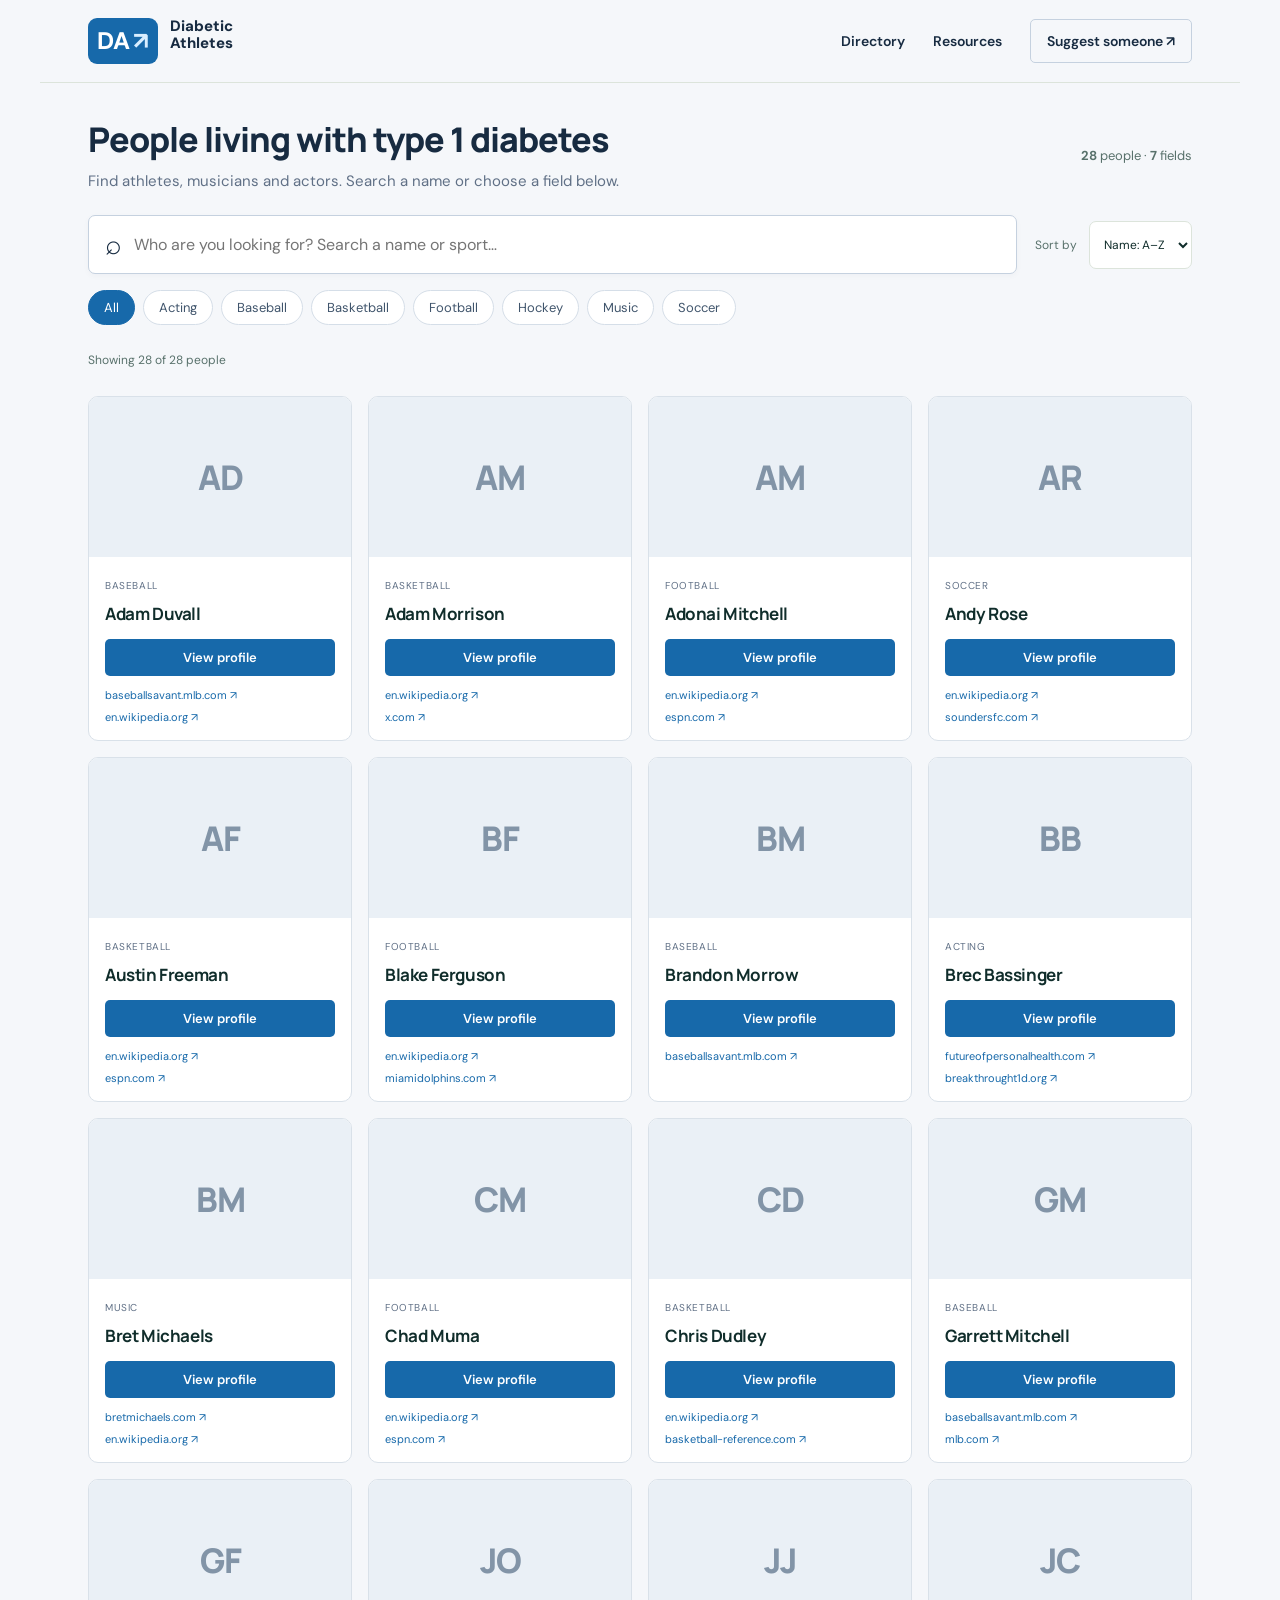
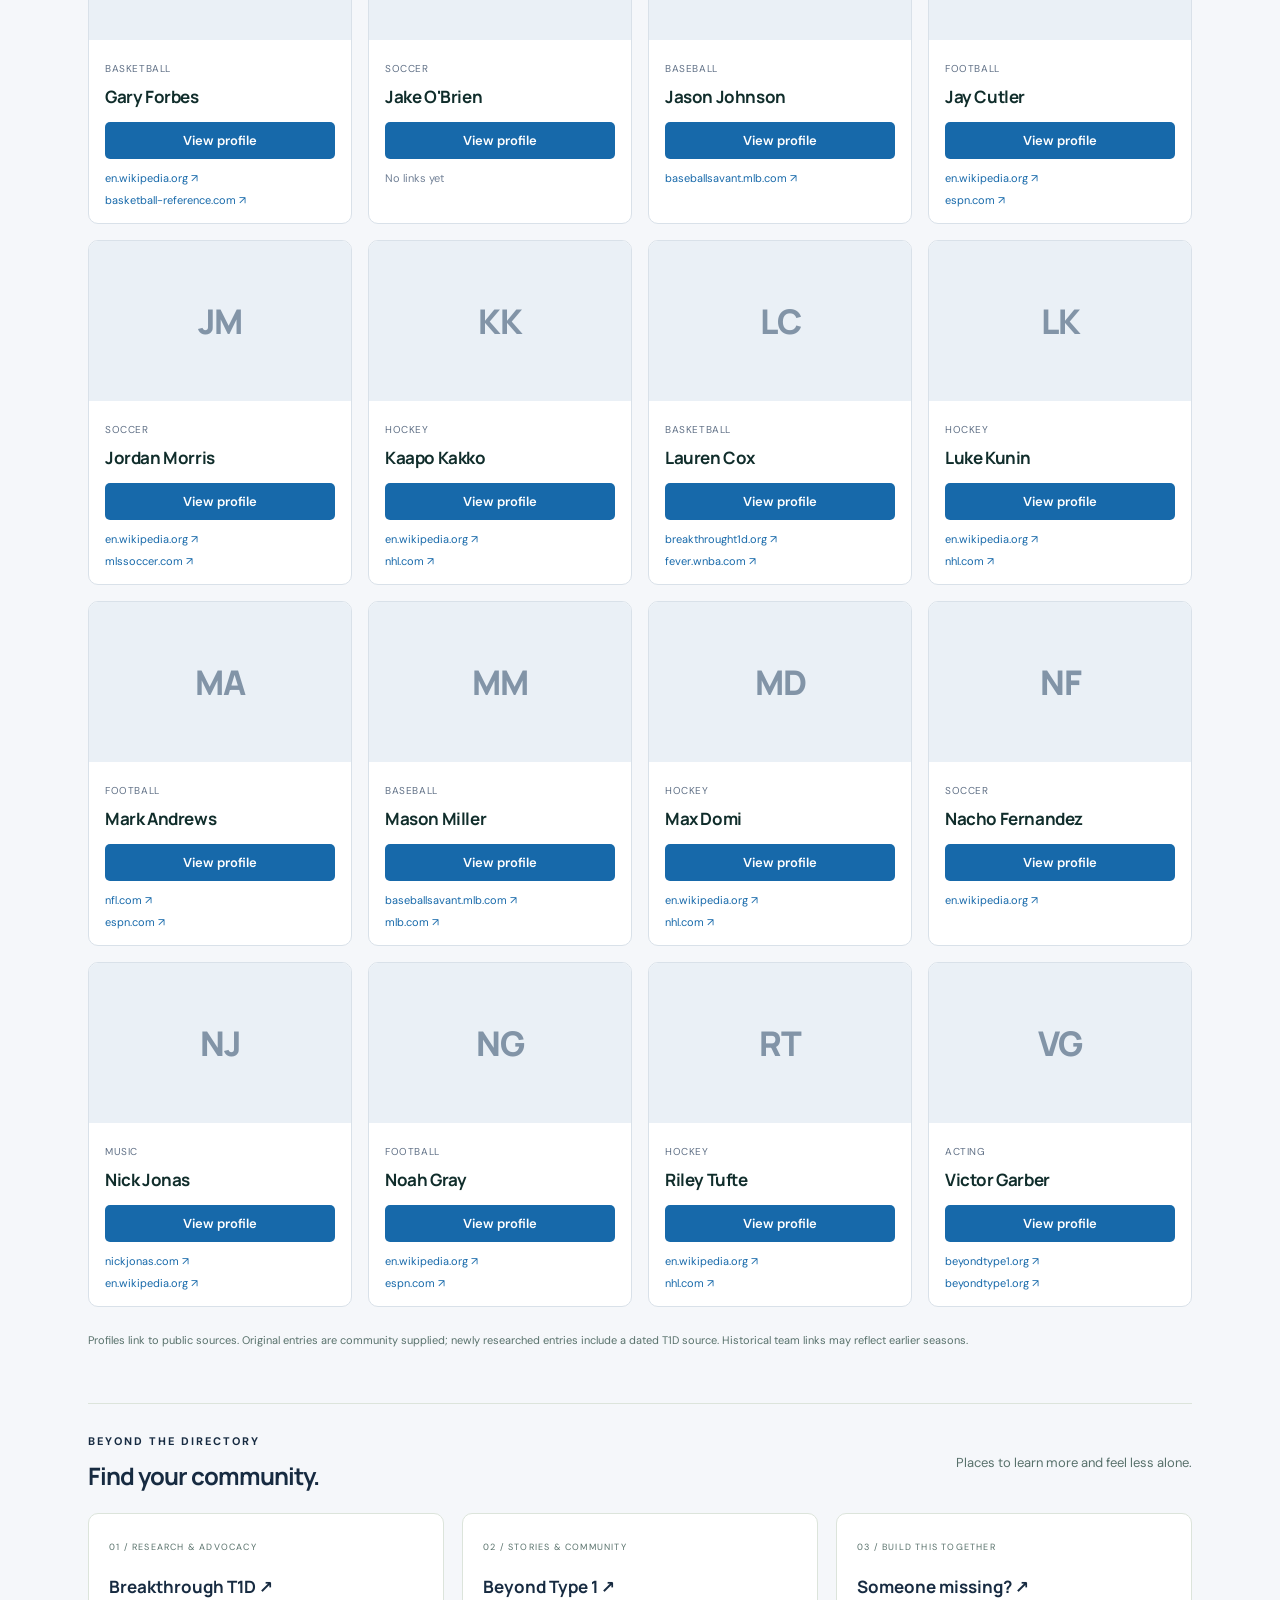
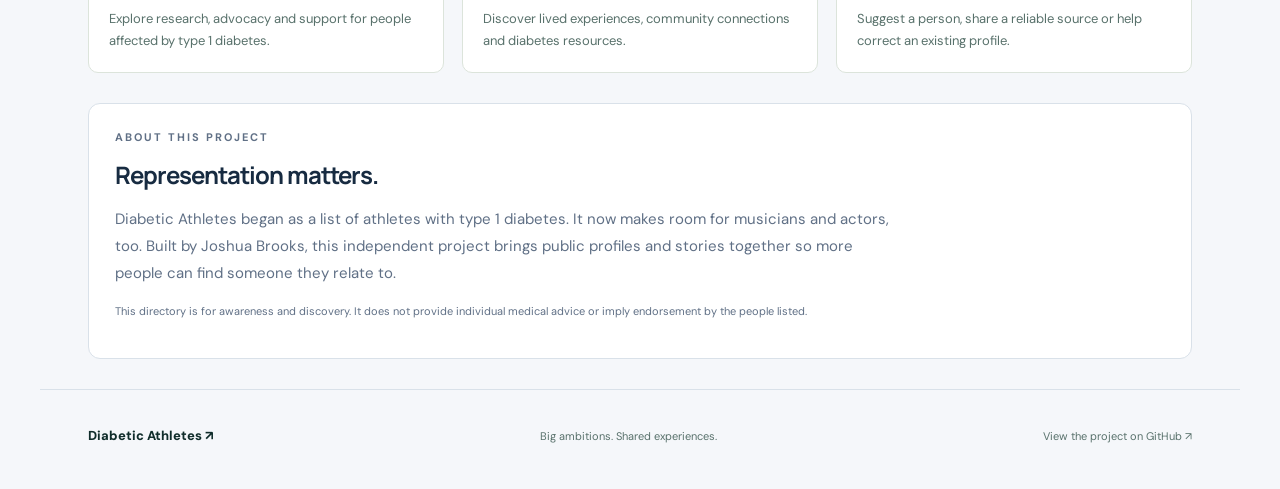
==== commit 1e9c8091: "Simplify directory with search-first photo cards and direct links" ====
--- a/index.html
+++ b/index.html
@@ -10,10 +10,8 @@
 <a class="skip" href="#directory">Skip to directory</a>
 <header class="nav"><a class="brand" href="#"><span class="brand-mark">DA<span>↗</span></span><span>Diabetic<br>Athletes</span></a><nav aria-label="Main navigation"><a href="#directory">Directory</a><a href="#resources">Resources</a><a class="nav-cta" href="https://github.com/jtb21091/DiabeticAthletes/issues/new?template=suggest-person.yml">Suggest someone ↗</a></nav></header>
 <main>
-<section class="hero"><div><p class="eyebrow">TYPE 1 DIABETES · EXTRAORDINARY PEOPLE</p><h1>Beyond the<br><em>diagnosis.</em></h1><p class="intro">On the field. On the stage. On their own terms.<br>Meet people living with type 1 diabetes and explore the stories behind their achievements.</p><a class="primary" href="#directory">Find your inspiration <span>↓</span></a></div><aside class="hero-art" aria-label="An illustration of a running track"><div class="track"><i></i><i></i><i></i><i></i></div><span class="art-top">EVERY PATH IS DIFFERENT.</span><div class="art-bottom"><span>T1D</span><p>A shared experience.<br>A world of possibilities.</p></div><span class="star" aria-hidden="true">✳</span></aside></section>
-<section class="stats" aria-label="Directory overview"><div><strong id="peopleCount">—</strong><span>people to discover</span></div><div><strong id="fieldCount">—</strong><span>fields of achievement</span></div><p>A community-built directory.<br>One place to explore, learn and connect.</p></section>
-<section id="directory" class="directory"><div class="section-heading"><div><p class="eyebrow">THE DIRECTORY</p><h2>Find someone who inspires you.</h2></div><p>Athletes. Artists. Role models.</p></div>
-<div class="toolbar"><div class="search"><span aria-hidden="true">⌕</span><label class="sr-only" for="search">Search people or fields</label><input id="search" type="search" placeholder="Search a name or field…" autocomplete="off"></div><label class="sort">Sort by <select id="sort"><option value="asc">Name: A–Z</option><option value="desc">Name: Z–A</option></select></label></div>
+<section id="directory" class="directory"><div class="section-heading"><div><h1>People living with type 1 diabetes</h1><p class="directory-intro">Find athletes, musicians and actors. Search a name or choose a field below.</p></div><p><strong id="peopleCount">—</strong> people · <strong id="fieldCount">—</strong> fields</p></div>
+<div class="toolbar"><div class="search"><span aria-hidden="true">⌕</span><label class="sr-only" for="search">Search people or fields</label><input id="search" type="search" placeholder="Who are you looking for? Search a name or sport…" autocomplete="off"></div><label class="sort">Sort by <select id="sort"><option value="asc">Name: A–Z</option><option value="desc">Name: Z–A</option></select></label></div>
 <div id="filters" class="filters" role="group" aria-label="Filter by field"></div><div class="results-bar"><p id="resultCount" role="status" aria-live="polite">Loading directory…</p><button id="clear" class="text-button" hidden>Clear filters</button></div>
 <div id="grid" class="grid"></div><div id="empty" class="empty" hidden><h3>No matches yet.</h3><p>Try another name or explore all fields.</p><button id="reset" class="primary">Show everyone</button></div><div id="error" class="empty" hidden><h3>The directory couldn’t load.</h3><p>Please check your connection and try again.</p><button id="retry" class="primary">Try again</button></div>
 <p class="data-note">Profiles link to public sources. Original entries are community supplied; newly researched entries include a dated T1D source. Historical team links may reflect earlier seasons.</p></section>
--- a/styles.css
+++ b/styles.css
@@ -1,2 +1,4 @@
 @import url('https://fonts.googleapis.com/css2?family=DM+Sans:wght@400;500;600;700&family=Manrope:wght@400;600;700;800&display=swap');
 :root{--ink:#102d2b;--muted:#58716b;--paper:#f8faf5;--line:#dce4db;--lime:#d9f77b;--white:#fff}*{box-sizing:border-box}html{scroll-behavior:smooth;scroll-padding-top:24px}body{margin:0;background:var(--paper);color:var(--ink);font-family:'DM Sans',system-ui,sans-serif}a{color:inherit;text-decoration:none}button,input,select{font:inherit}button,a,input,select{touch-action:manipulation}button{cursor:pointer}button:focus-visible,a:focus-visible,input:focus-visible,select:focus-visible{outline:3px solid #29837b;outline-offset:4px}button:disabled{cursor:wait}h1,h2,h3{font-family:Manrope,system-ui,sans-serif}main,.nav,footer{max-width:1240px;margin:auto;padding-left:48px;padding-right:48px}.nav{display:flex;justify-content:space-between;align-items:center;padding-top:28px;padding-bottom:28px;border-bottom:1px solid var(--line)}.brand{display:flex;gap:12px;font-weight:800;font-size:15px;line-height:1.15}.brand-mark{display:flex;align-items:center;gap:3px;font-size:24px;border:1px solid var(--ink);border-radius:9px;padding:9px}.brand-mark span{color:#668534}nav{display:flex;gap:28px;align-items:center;font-size:14px;font-weight:600}.nav-cta{border:1px solid var(--ink);padding:12px 16px;border-radius:6px}.hero{display:grid;grid-template-columns:1.2fr 1fr;gap:56px;padding:70px 0 54px;align-items:center}.eyebrow{font-size:11px;font-weight:700;letter-spacing:2px;margin:0 0 22px}h1{font-size:clamp(50px,6.3vw,83px);line-height:1.03;letter-spacing:-5px;margin:0 0 26px;font-weight:800}h1 em{font-style:normal;color:#708747}.intro{font-size:17px;line-height:1.8;color:var(--muted);max-width:510px}.primary{border:0;background:var(--ink);color:white;display:inline-flex;gap:26px;align-items:center;padding:16px 22px;border-radius:6px;font-size:14px;font-weight:600;margin-top:16px}.primary:hover{background:#24524a}.hero-art{position:relative;background:var(--ink);border-radius:16px;height:370px;overflow:hidden;color:var(--lime)}.track{position:absolute;width:430px;height:570px;left:100px;top:-105px;transform:rotate(34deg)}.track i{position:absolute;inset:0;border:2px solid #496449;border-radius:220px}.track i:nth-child(2){inset:25px}.track i:nth-child(3){inset:50px}.track i:nth-child(4){inset:75px;border-color:#94ae5c}.art-top{position:absolute;top:27px;left:27px;letter-spacing:2px;font-size:10px}.art-bottom{position:absolute;left:28px;bottom:25px}.art-bottom span{font-family:Manrope,sans-serif;font-size:68px;font-weight:800;letter-spacing:-3px}.art-bottom p{font-size:13px;line-height:1.6;color:#cedec9;margin:5px 0}.star{position:absolute;right:28px;bottom:26px;font-size:88px;line-height:1}.stats{display:flex;border-top:1px solid var(--line);border-bottom:1px solid var(--line);padding:26px 0;gap:60px;align-items:center}.stats div{display:flex;align-items:center;gap:13px}.stats strong{font-size:32px;letter-spacing:-1px}.stats span{font-size:12px;color:var(--muted);max-width:110px}.stats p{font-size:12px;line-height:1.8;color:var(--muted);margin-left:auto}.directory{padding:66px 0}.section-heading{display:flex;justify-content:space-between;gap:24px;align-items:end;margin-bottom:28px}.section-heading .eyebrow{margin-bottom:12px}h2{font-size:29px;line-height:1.3;letter-spacing:-1px;margin:0}.section-heading>p{font-size:13px;color:var(--muted)}.toolbar{display:flex;gap:18px}.search{display:flex;align-items:center;background:white;border:1px solid var(--line);border-radius:7px;flex:1;padding:0 16px;gap:12px}.search span{font-size:28px}.search input{width:100%;border:0;background:transparent;padding:16px 0;color:var(--ink);min-width:0}.sort{display:flex;align-items:center;gap:12px;font-size:12px;color:var(--muted)}select{padding:14px 10px;border:1px solid var(--line);border-radius:7px;background:white;color:var(--ink)}.filters{display:flex;gap:8px;flex-wrap:wrap;margin-top:20px}.filters button{background:transparent;border:1px solid var(--line);padding:8px 15px;border-radius:30px;font-size:12px;color:var(--muted)}.filters button[aria-pressed=true]{background:var(--ink);color:white;border-color:var(--ink)}.results-bar{display:flex;align-items:center;justify-content:space-between;margin:22px 0 16px;font-size:12px;color:var(--muted)}.text-button{border:0;background:none;color:var(--ink);text-decoration:underline}.grid{display:grid;grid-template-columns:repeat(4,minmax(0,1fr));gap:18px}.card{padding:0;text-align:left;border:1px solid var(--line);border-radius:10px;overflow:hidden;background:white;color:var(--ink);transition:transform .18s,box-shadow .18s}.card:hover{transform:translateY(-4px);box-shadow:0 8px 22px #102d2b0c}.portrait{height:184px;background:#e8eddc;position:relative;display:flex;align-items:center;justify-content:center;overflow:hidden}.portrait::before,.portrait::after{content:'';position:absolute;border:1px solid #102d2b1a;border-radius:50%;width:220px;height:220px;right:-65px;top:25px}.portrait::after{width:155px;height:155px;right:-32px;top:58px}.initials{font-family:Manrope,sans-serif;font-weight:800;font-size:54px;color:#536c4b;letter-spacing:-3px;z-index:1}.portrait.music{background:#f1e8d9}.portrait.acting{background:#e0eae9}.portrait.hockey{background:#e4eaf1}.portrait.football{background:#ece9df}.portrait img{width:100%;height:100%;object-fit:cover;position:absolute;inset:0;z-index:2}.card-body{padding:18px}.tag{font-size:10px;text-transform:uppercase;letter-spacing:1.4px;color:var(--muted)}.card h3{font-size:16px;margin:9px 0 14px;letter-spacing:-.4px}.card-bottom{display:flex;justify-content:space-between;align-items:center;font-size:11px;color:var(--muted)}.card-bottom b{font-size:18px;color:var(--ink)}.data-note{font-size:11px;color:var(--muted);line-height:1.7;margin-top:24px}.resources{padding:38px 0 54px;border-top:1px solid var(--line)}.resource-grid{display:grid;grid-template-columns:repeat(3,1fr);gap:18px}.resource-grid a{border:1px solid var(--line);padding:26px;border-radius:10px;background:#f0f3e9}.resource-grid a:hover{border-color:#7b9278}.resource-grid span{font-size:9px;letter-spacing:1.2px;color:var(--muted)}.resource-grid h3{font-size:17px;margin:20px 0 10px}.resource-grid p{font-size:13px;line-height:1.7;color:var(--muted);margin:0}.about{padding:44px;border-radius:12px;background:var(--ink);color:white;margin-bottom:50px;max-width:100%}.about .eyebrow{color:var(--lime);margin-bottom:15px}.about p:not(.eyebrow){max-width:780px;font-size:15px;line-height:1.8;color:#d0ddd4}.about p.small{font-size:11px;color:#afc2b6}footer{padding-top:28px;padding-bottom:35px;border-top:1px solid var(--line);display:flex;justify-content:space-between;gap:20px;align-items:center;font-size:11px;color:var(--muted)}footer .brand{color:var(--ink);font-size:13px}dialog{border:1px solid var(--line);border-radius:15px;padding:28px;width:min(580px,calc(100% - 30px));max-height:85vh;color:var(--ink);background:var(--paper)}dialog::backdrop{background:#0b292ab3;backdrop-filter:blur(4px)}.dialog-top{display:flex;align-items:center;justify-content:space-between}.dialog-top .eyebrow{margin:0}.dialog-top button{border:0;background:transparent;font-size:20px;padding:8px}.profile-heading{display:flex;gap:18px;align-items:center;padding:20px 0}.profile-heading .portrait{width:80px;height:80px;border-radius:10px;flex-shrink:0}.profile-heading .initials{font-size:27px}.profile-heading h2{font-size:26px;margin-top:6px}.profile-note{font-size:13px;color:var(--muted);line-height:1.7}.profile-links{display:grid;gap:8px;margin:22px 0}.profile-links a{display:flex;justify-content:space-between;gap:12px;padding:14px;background:white;border:1px solid var(--line);border-radius:6px;font-size:13px;overflow-wrap:anywhere}.profile-links a:hover{border-color:#64845d}.dialog-footer{display:flex;justify-content:space-between;gap:14px;padding-top:18px;border-top:1px solid var(--line);font-size:12px;align-items:center}.dialog-footer button{border:1px solid var(--line);padding:10px;background:white;border-radius:5px;color:var(--ink)}.empty{text-align:center;padding:40px;border:1px dashed var(--line);border-radius:10px}.empty p{color:var(--muted)}[hidden]{display:none!important}.sr-only,.skip:not(:focus){position:absolute;width:1px;height:1px;padding:0;overflow:hidden;clip:rect(0,0,0,0);white-space:nowrap}.skip:focus{display:block;padding:14px;background:var(--lime)}@media(max-width:1000px){main,.nav,footer{padding-left:28px;padding-right:28px}.hero{gap:28px}.grid{grid-template-columns:repeat(3,minmax(0,1fr))}h1{letter-spacing:-3px}.stats{gap:28px}}@media(max-width:700px){main,.nav,footer{padding-left:20px;padding-right:20px}.nav{padding-top:18px;padding-bottom:18px}nav{gap:15px;font-size:12px}nav .nav-cta{display:none}.hero{grid-template-columns:1fr;padding-top:42px;gap:30px}h1{font-size:62px}.hero-art{height:250px}.stats{gap:20px;flex-wrap:wrap}.stats p{width:100%;margin:0}.stats strong{font-size:27px}.directory{padding-top:44px}.section-heading{display:block}.section-heading>p{margin-top:12px}.section-heading h2{font-size:25px}.toolbar{flex-wrap:wrap}.search{flex-basis:100%}.sort{margin-left:auto}.grid{grid-template-columns:repeat(2,minmax(0,1fr));gap:12px}.portrait{height:145px}.initials{font-size:44px}.card-body{padding:13px}.card h3{font-size:14px}.tag{font-size:9px}.resource-grid{grid-template-columns:1fr}.about{padding:26px}footer{flex-wrap:wrap}footer p{display:none}}@media(prefers-reduced-motion:reduce){html{scroll-behavior:auto}*{transition:none!important}}
+/* Search-first directory */
+body{background:#f5f7fa;color:#172b41}main,.nav,footer{max-width:1200px}.nav{background:transparent;padding-top:18px;padding-bottom:18px}.brand-mark{background:#1769aa;color:white;border:0}.brand-mark span{color:#d9eeff}.directory{padding:36px 0 42px}.section-heading{align-items:center;margin-bottom:22px}.directory h1{font-size:34px;line-height:1.2;letter-spacing:-1px;margin:0 0 10px}.directory-intro{font-size:15px;line-height:1.6;color:#607086;margin:0}.section-heading>p{white-space:nowrap}.toolbar{align-items:center}.search{border-color:#c5d1df;box-shadow:0 2px 6px #172b4108}.search input{font-size:16px;padding:18px 0}.filters{margin-top:16px}.filters button{background:white;color:#40556c;border-color:#d5dee8;font-size:13px}.filters button[aria-pressed=true]{background:#1769aa;border-color:#1769aa}.results-bar{margin-top:15px}.grid{gap:16px}.card{border-color:#d9e1e9;transition:box-shadow .15s}.card:hover{transform:none;box-shadow:0 3px 12px #172b4110}.portrait{height:160px;background:#eaf0f6}.portrait.music,.portrait.acting,.portrait.hockey,.portrait.football{background:#eaf0f6}.portrait::before,.portrait::after{display:none}.initials{font-size:34px;color:#8294a7;letter-spacing:-1px}.portrait img{object-fit:cover;object-position:center 25%}.card-body{padding:16px}.card h3{font-size:17px;margin:8px 0 14px}.tag{color:#607086;letter-spacing:.6px}.profile-button{width:100%;background:#1769aa;border:0;border-radius:5px;padding:10px 12px;color:white;font-weight:600;font-size:13px}.profile-button:hover{background:#11548a}.card-bottom{display:block}.quick-links{display:flex;flex-direction:column;gap:8px;font-size:11px;margin-top:12px;min-height:36px;color:#1769aa;overflow-wrap:anywhere}.quick-links a:hover{text-decoration:underline}.quick-links span{color:#718096}.resources{padding:30px 0}.resource-grid a{background:white;padding:20px}.resources h2{font-size:24px}.about{background:white;color:#172b41;border:1px solid #d9e1e9;padding:26px;margin-bottom:30px}.about .eyebrow{color:#607086}.about p:not(.eyebrow),.about p.small{color:#607086}.about h2{font-size:24px}.primary{background:#1769aa}.primary:hover{background:#11548a}.profile-links a{color:#1769aa}dialog{background:#f8fafc;color:#172b41}.nav-cta{border-color:#c5d1df;border-radius:5px}footer{border-color:#d9e1e9}@media(max-width:700px){.directory{padding-top:24px}.directory h1{font-size:27px;letter-spacing:-.7px}.directory-intro{font-size:14px}.section-heading>p{font-size:12px}.portrait{height:140px}.card h3{font-size:15px}.card-body{padding:12px}.quick-links{font-size:10px}.sort select{padding:9px}.search input{font-size:15px}.resource-grid{gap:10px}}@media(min-width:701px) and (max-width:900px){.section-heading{display:block}}
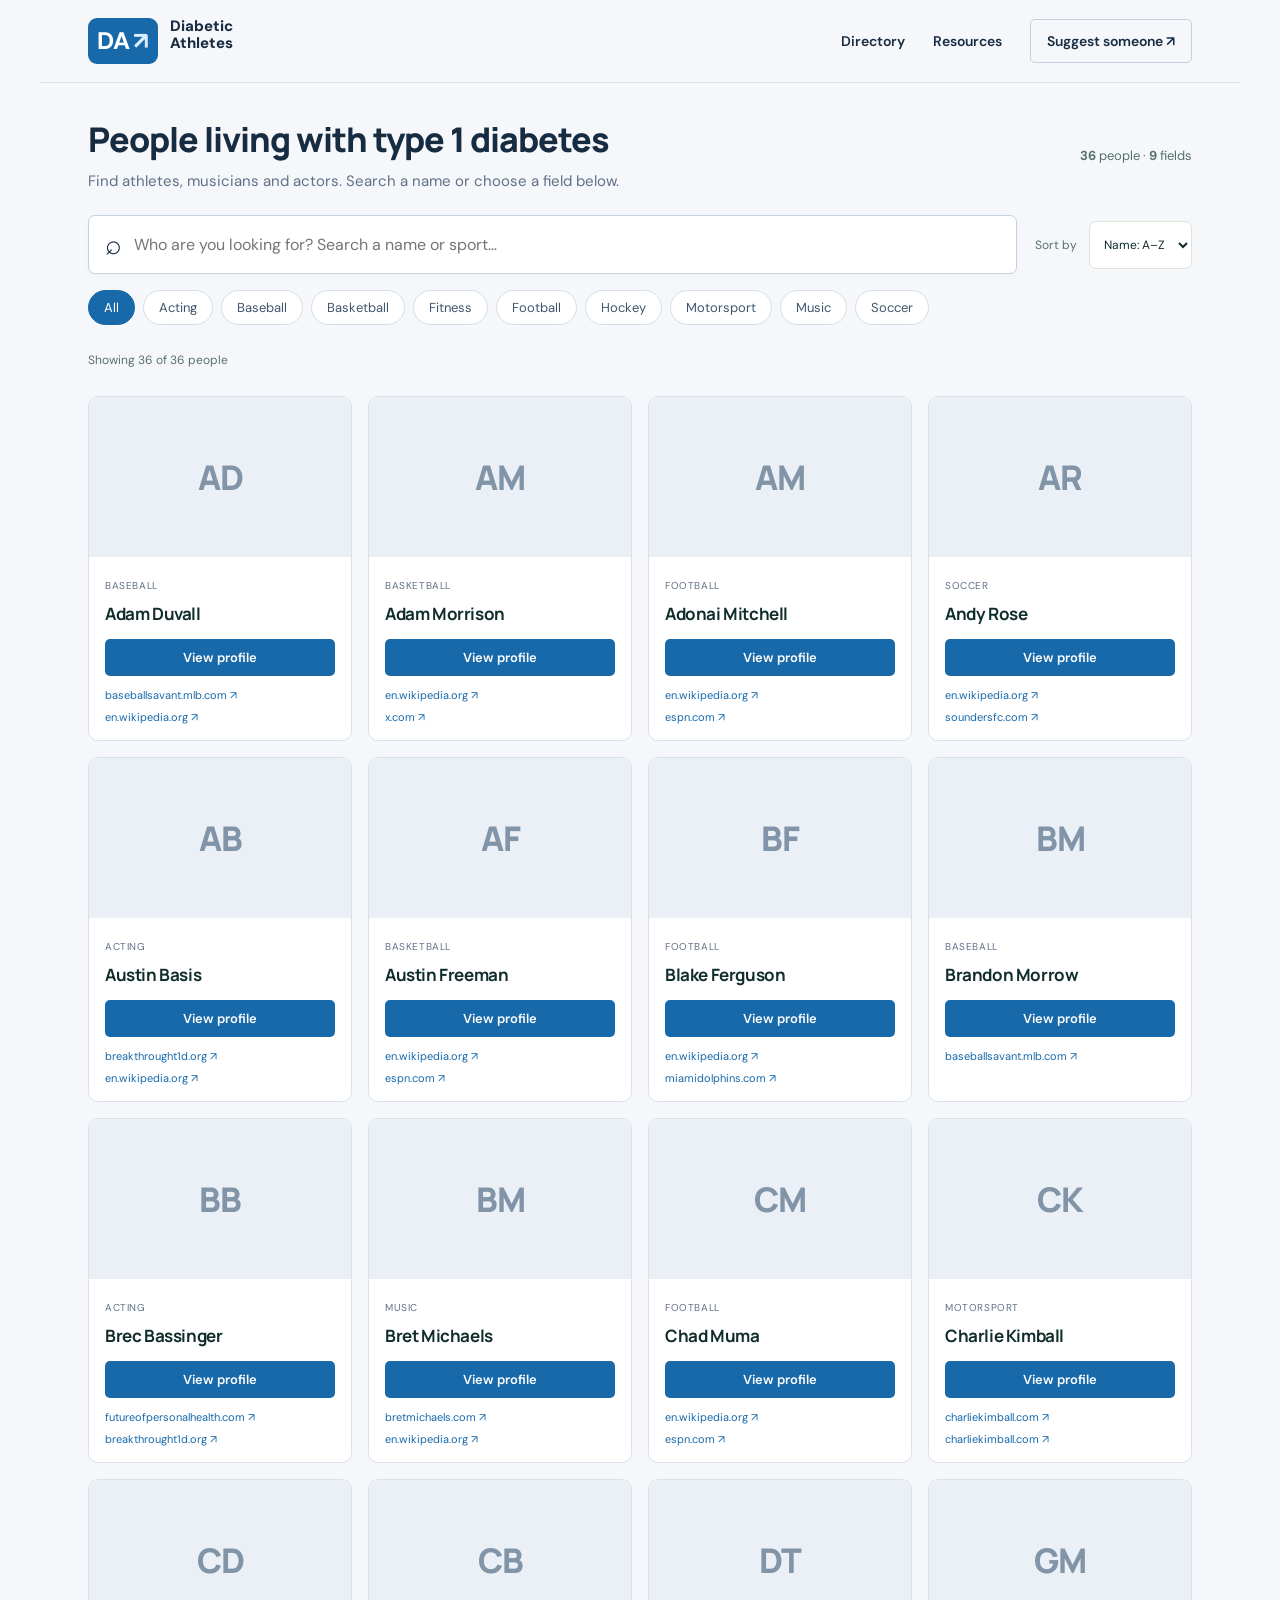
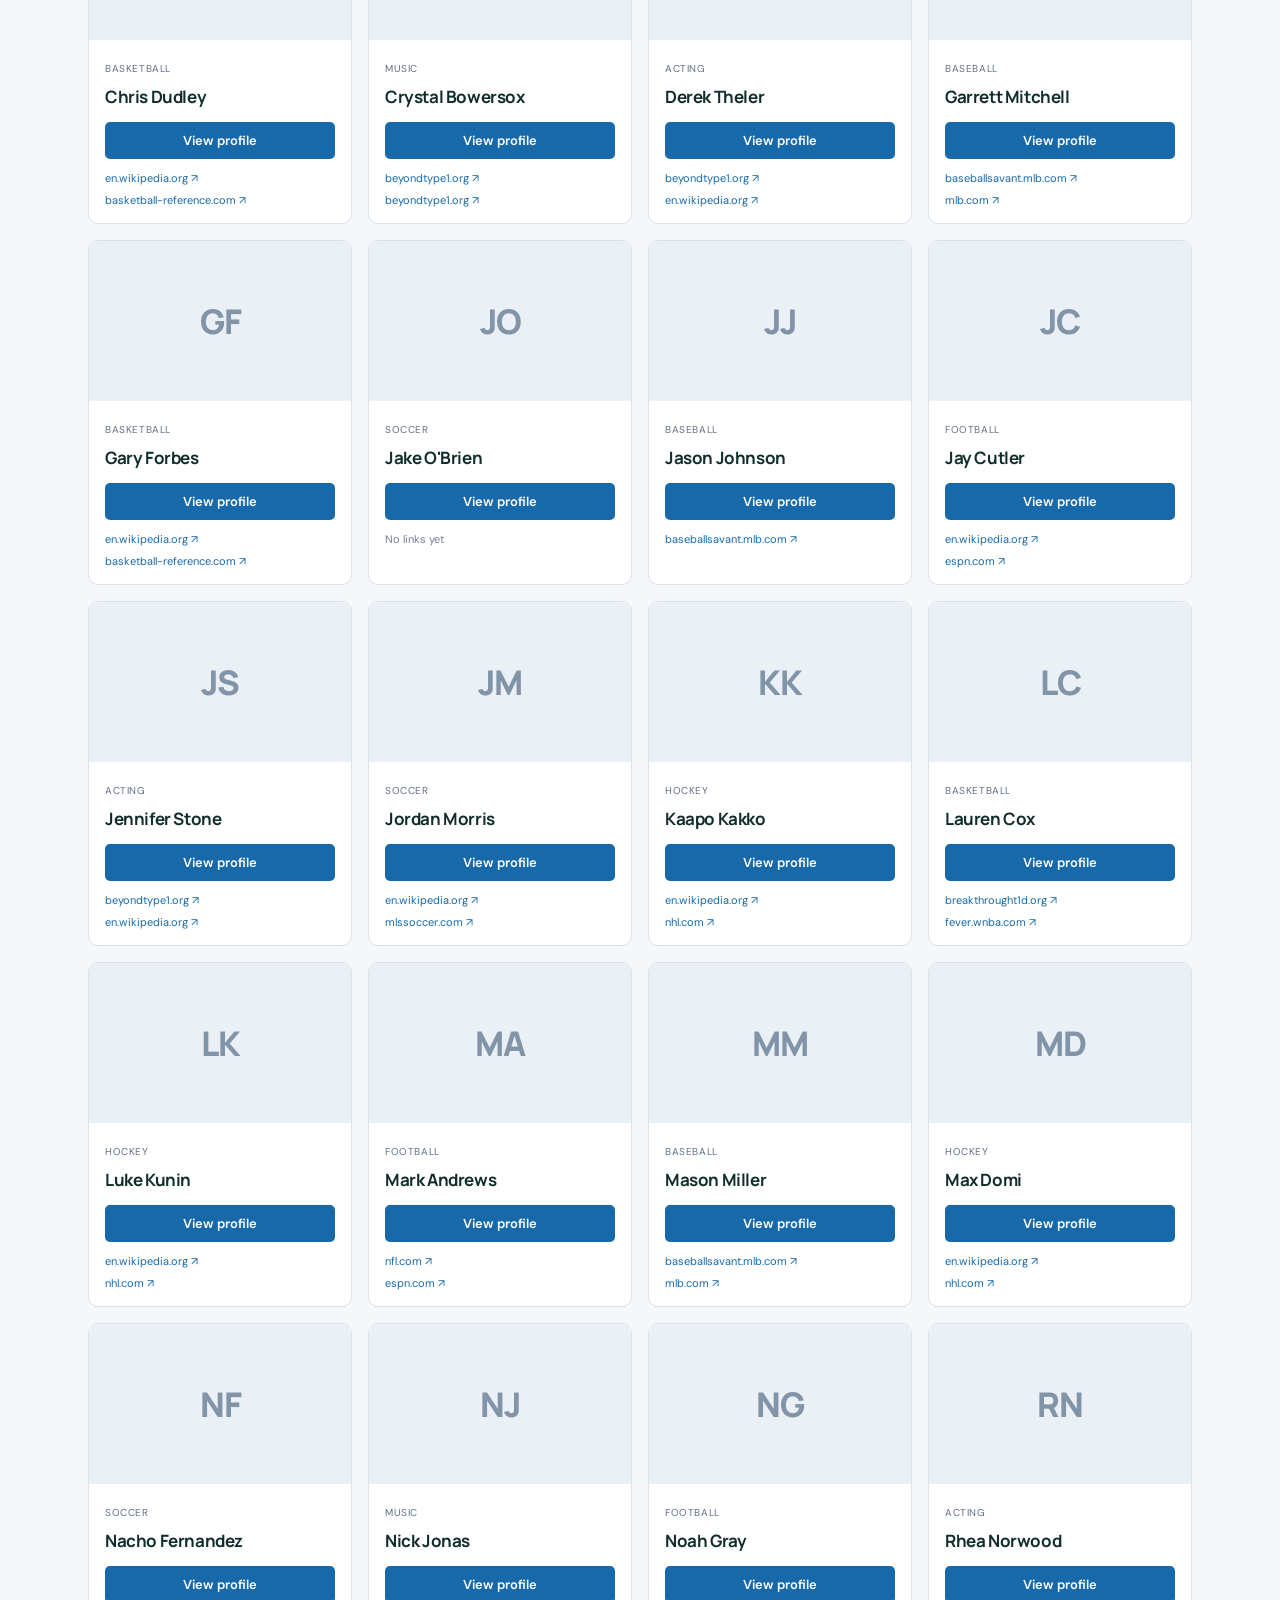
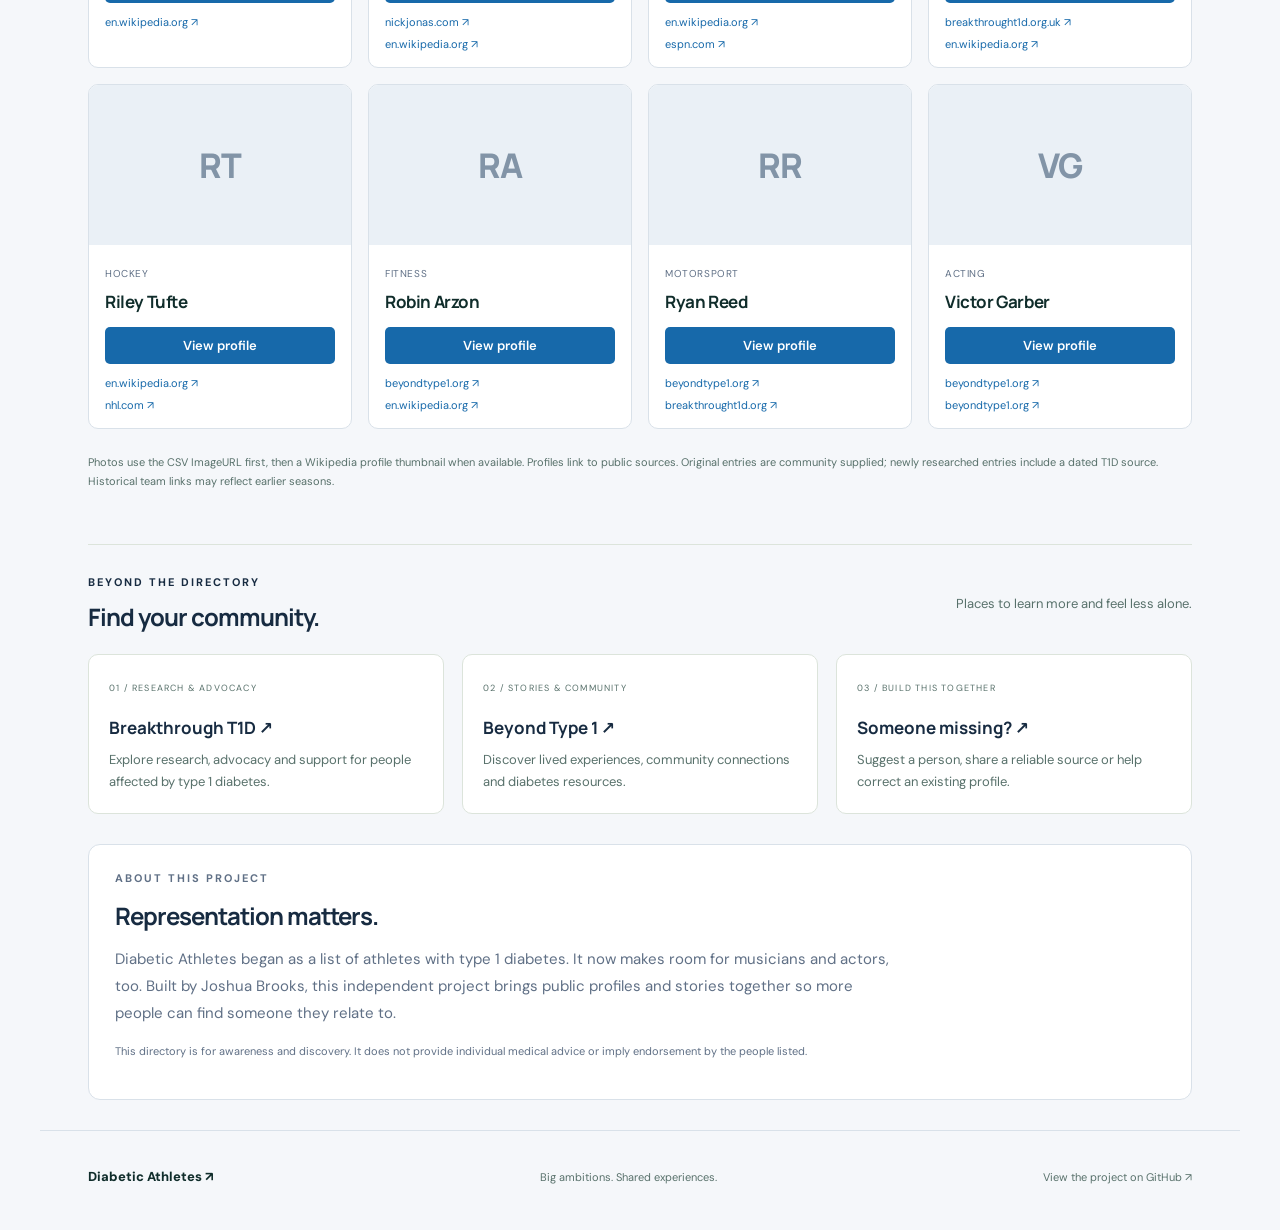
==== commit 3578df20: "Restore embedded reader and add eight sourced T1D profiles" ====
--- a/index.html
+++ b/index.html
@@ -14,7 +14,7 @@
 <div class="toolbar"><div class="search"><span aria-hidden="true">⌕</span><label class="sr-only" for="search">Search people or fields</label><input id="search" type="search" placeholder="Who are you looking for? Search a name or sport…" autocomplete="off"></div><label class="sort">Sort by <select id="sort"><option value="asc">Name: A–Z</option><option value="desc">Name: Z–A</option></select></label></div>
 <div id="filters" class="filters" role="group" aria-label="Filter by field"></div><div class="results-bar"><p id="resultCount" role="status" aria-live="polite">Loading directory…</p><button id="clear" class="text-button" hidden>Clear filters</button></div>
 <div id="grid" class="grid"></div><div id="empty" class="empty" hidden><h3>No matches yet.</h3><p>Try another name or explore all fields.</p><button id="reset" class="primary">Show everyone</button></div><div id="error" class="empty" hidden><h3>The directory couldn’t load.</h3><p>Please check your connection and try again.</p><button id="retry" class="primary">Try again</button></div>
-<p class="data-note">Profiles link to public sources. Original entries are community supplied; newly researched entries include a dated T1D source. Historical team links may reflect earlier seasons.</p></section>
+<p class="data-note">Photos use the CSV ImageURL first, then a Wikipedia profile thumbnail when available. Profiles link to public sources. Original entries are community supplied; newly researched entries include a dated T1D source. Historical team links may reflect earlier seasons.</p></section>
 <section id="resources" class="resources"><div class="section-heading"><div><p class="eyebrow">BEYOND THE DIRECTORY</p><h2>Find your community.</h2></div><p>Places to learn more and feel less alone.</p></div><div class="resource-grid"><a href="https://www.breakthrought1d.org/" target="_blank" rel="noopener noreferrer"><span>01 / RESEARCH & ADVOCACY</span><h3>Breakthrough T1D ↗</h3><p>Explore research, advocacy and support for people affected by type 1 diabetes.</p></a><a href="https://beyondtype1.org/" target="_blank" rel="noopener noreferrer"><span>02 / STORIES & COMMUNITY</span><h3>Beyond Type 1 ↗</h3><p>Discover lived experiences, community connections and diabetes resources.</p></a><a href="https://github.com/jtb21091/DiabeticAthletes/issues/new?template=suggest-person.yml"><span>03 / BUILD THIS TOGETHER</span><h3>Someone missing? ↗</h3><p>Suggest a person, share a reliable source or help correct an existing profile.</p></a></div></section>
 <section class="about"><p class="eyebrow">ABOUT THIS PROJECT</p><h2>Representation matters.</h2><p>Diabetic Athletes began as a list of athletes with type 1 diabetes. It now makes room for musicians and actors, too. Built by Joshua Brooks, this independent project brings public profiles and stories together so more people can find someone they relate to.</p><p class="small">This directory is for awareness and discovery. It does not provide individual medical advice or imply endorsement by the people listed.</p></section>
 </main><footer><a class="brand" href="#">Diabetic Athletes ↗</a><p>Big ambitions. Shared experiences.</p><a href="https://github.com/jtb21091/DiabeticAthletes">View the project on GitHub ↗</a></footer>
--- a/styles.css
+++ b/styles.css
@@ -2,3 +2,4 @@
 :root{--ink:#102d2b;--muted:#58716b;--paper:#f8faf5;--line:#dce4db;--lime:#d9f77b;--white:#fff}*{box-sizing:border-box}html{scroll-behavior:smooth;scroll-padding-top:24px}body{margin:0;background:var(--paper);color:var(--ink);font-family:'DM Sans',system-ui,sans-serif}a{color:inherit;text-decoration:none}button,input,select{font:inherit}button,a,input,select{touch-action:manipulation}button{cursor:pointer}button:focus-visible,a:focus-visible,input:focus-visible,select:focus-visible{outline:3px solid #29837b;outline-offset:4px}button:disabled{cursor:wait}h1,h2,h3{font-family:Manrope,system-ui,sans-serif}main,.nav,footer{max-width:1240px;margin:auto;padding-left:48px;padding-right:48px}.nav{display:flex;justify-content:space-between;align-items:center;padding-top:28px;padding-bottom:28px;border-bottom:1px solid var(--line)}.brand{display:flex;gap:12px;font-weight:800;font-size:15px;line-height:1.15}.brand-mark{display:flex;align-items:center;gap:3px;font-size:24px;border:1px solid var(--ink);border-radius:9px;padding:9px}.brand-mark span{color:#668534}nav{display:flex;gap:28px;align-items:center;font-size:14px;font-weight:600}.nav-cta{border:1px solid var(--ink);padding:12px 16px;border-radius:6px}.hero{display:grid;grid-template-columns:1.2fr 1fr;gap:56px;padding:70px 0 54px;align-items:center}.eyebrow{font-size:11px;font-weight:700;letter-spacing:2px;margin:0 0 22px}h1{font-size:clamp(50px,6.3vw,83px);line-height:1.03;letter-spacing:-5px;margin:0 0 26px;font-weight:800}h1 em{font-style:normal;color:#708747}.intro{font-size:17px;line-height:1.8;color:var(--muted);max-width:510px}.primary{border:0;background:var(--ink);color:white;display:inline-flex;gap:26px;align-items:center;padding:16px 22px;border-radius:6px;font-size:14px;font-weight:600;margin-top:16px}.primary:hover{background:#24524a}.hero-art{position:relative;background:var(--ink);border-radius:16px;height:370px;overflow:hidden;color:var(--lime)}.track{position:absolute;width:430px;height:570px;left:100px;top:-105px;transform:rotate(34deg)}.track i{position:absolute;inset:0;border:2px solid #496449;border-radius:220px}.track i:nth-child(2){inset:25px}.track i:nth-child(3){inset:50px}.track i:nth-child(4){inset:75px;border-color:#94ae5c}.art-top{position:absolute;top:27px;left:27px;letter-spacing:2px;font-size:10px}.art-bottom{position:absolute;left:28px;bottom:25px}.art-bottom span{font-family:Manrope,sans-serif;font-size:68px;font-weight:800;letter-spacing:-3px}.art-bottom p{font-size:13px;line-height:1.6;color:#cedec9;margin:5px 0}.star{position:absolute;right:28px;bottom:26px;font-size:88px;line-height:1}.stats{display:flex;border-top:1px solid var(--line);border-bottom:1px solid var(--line);padding:26px 0;gap:60px;align-items:center}.stats div{display:flex;align-items:center;gap:13px}.stats strong{font-size:32px;letter-spacing:-1px}.stats span{font-size:12px;color:var(--muted);max-width:110px}.stats p{font-size:12px;line-height:1.8;color:var(--muted);margin-left:auto}.directory{padding:66px 0}.section-heading{display:flex;justify-content:space-between;gap:24px;align-items:end;margin-bottom:28px}.section-heading .eyebrow{margin-bottom:12px}h2{font-size:29px;line-height:1.3;letter-spacing:-1px;margin:0}.section-heading>p{font-size:13px;color:var(--muted)}.toolbar{display:flex;gap:18px}.search{display:flex;align-items:center;background:white;border:1px solid var(--line);border-radius:7px;flex:1;padding:0 16px;gap:12px}.search span{font-size:28px}.search input{width:100%;border:0;background:transparent;padding:16px 0;color:var(--ink);min-width:0}.sort{display:flex;align-items:center;gap:12px;font-size:12px;color:var(--muted)}select{padding:14px 10px;border:1px solid var(--line);border-radius:7px;background:white;color:var(--ink)}.filters{display:flex;gap:8px;flex-wrap:wrap;margin-top:20px}.filters button{background:transparent;border:1px solid var(--line);padding:8px 15px;border-radius:30px;font-size:12px;color:var(--muted)}.filters button[aria-pressed=true]{background:var(--ink);color:white;border-color:var(--ink)}.results-bar{display:flex;align-items:center;justify-content:space-between;margin:22px 0 16px;font-size:12px;color:var(--muted)}.text-button{border:0;background:none;color:var(--ink);text-decoration:underline}.grid{display:grid;grid-template-columns:repeat(4,minmax(0,1fr));gap:18px}.card{padding:0;text-align:left;border:1px solid var(--line);border-radius:10px;overflow:hidden;background:white;color:var(--ink);transition:transform .18s,box-shadow .18s}.card:hover{transform:translateY(-4px);box-shadow:0 8px 22px #102d2b0c}.portrait{height:184px;background:#e8eddc;position:relative;display:flex;align-items:center;justify-content:center;overflow:hidden}.portrait::before,.portrait::after{content:'';position:absolute;border:1px solid #102d2b1a;border-radius:50%;width:220px;height:220px;right:-65px;top:25px}.portrait::after{width:155px;height:155px;right:-32px;top:58px}.initials{font-family:Manrope,sans-serif;font-weight:800;font-size:54px;color:#536c4b;letter-spacing:-3px;z-index:1}.portrait.music{background:#f1e8d9}.portrait.acting{background:#e0eae9}.portrait.hockey{background:#e4eaf1}.portrait.football{background:#ece9df}.portrait img{width:100%;height:100%;object-fit:cover;position:absolute;inset:0;z-index:2}.card-body{padding:18px}.tag{font-size:10px;text-transform:uppercase;letter-spacing:1.4px;color:var(--muted)}.card h3{font-size:16px;margin:9px 0 14px;letter-spacing:-.4px}.card-bottom{display:flex;justify-content:space-between;align-items:center;font-size:11px;color:var(--muted)}.card-bottom b{font-size:18px;color:var(--ink)}.data-note{font-size:11px;color:var(--muted);line-height:1.7;margin-top:24px}.resources{padding:38px 0 54px;border-top:1px solid var(--line)}.resource-grid{display:grid;grid-template-columns:repeat(3,1fr);gap:18px}.resource-grid a{border:1px solid var(--line);padding:26px;border-radius:10px;background:#f0f3e9}.resource-grid a:hover{border-color:#7b9278}.resource-grid span{font-size:9px;letter-spacing:1.2px;color:var(--muted)}.resource-grid h3{font-size:17px;margin:20px 0 10px}.resource-grid p{font-size:13px;line-height:1.7;color:var(--muted);margin:0}.about{padding:44px;border-radius:12px;background:var(--ink);color:white;margin-bottom:50px;max-width:100%}.about .eyebrow{color:var(--lime);margin-bottom:15px}.about p:not(.eyebrow){max-width:780px;font-size:15px;line-height:1.8;color:#d0ddd4}.about p.small{font-size:11px;color:#afc2b6}footer{padding-top:28px;padding-bottom:35px;border-top:1px solid var(--line);display:flex;justify-content:space-between;gap:20px;align-items:center;font-size:11px;color:var(--muted)}footer .brand{color:var(--ink);font-size:13px}dialog{border:1px solid var(--line);border-radius:15px;padding:28px;width:min(580px,calc(100% - 30px));max-height:85vh;color:var(--ink);background:var(--paper)}dialog::backdrop{background:#0b292ab3;backdrop-filter:blur(4px)}.dialog-top{display:flex;align-items:center;justify-content:space-between}.dialog-top .eyebrow{margin:0}.dialog-top button{border:0;background:transparent;font-size:20px;padding:8px}.profile-heading{display:flex;gap:18px;align-items:center;padding:20px 0}.profile-heading .portrait{width:80px;height:80px;border-radius:10px;flex-shrink:0}.profile-heading .initials{font-size:27px}.profile-heading h2{font-size:26px;margin-top:6px}.profile-note{font-size:13px;color:var(--muted);line-height:1.7}.profile-links{display:grid;gap:8px;margin:22px 0}.profile-links a{display:flex;justify-content:space-between;gap:12px;padding:14px;background:white;border:1px solid var(--line);border-radius:6px;font-size:13px;overflow-wrap:anywhere}.profile-links a:hover{border-color:#64845d}.dialog-footer{display:flex;justify-content:space-between;gap:14px;padding-top:18px;border-top:1px solid var(--line);font-size:12px;align-items:center}.dialog-footer button{border:1px solid var(--line);padding:10px;background:white;border-radius:5px;color:var(--ink)}.empty{text-align:center;padding:40px;border:1px dashed var(--line);border-radius:10px}.empty p{color:var(--muted)}[hidden]{display:none!important}.sr-only,.skip:not(:focus){position:absolute;width:1px;height:1px;padding:0;overflow:hidden;clip:rect(0,0,0,0);white-space:nowrap}.skip:focus{display:block;padding:14px;background:var(--lime)}@media(max-width:1000px){main,.nav,footer{padding-left:28px;padding-right:28px}.hero{gap:28px}.grid{grid-template-columns:repeat(3,minmax(0,1fr))}h1{letter-spacing:-3px}.stats{gap:28px}}@media(max-width:700px){main,.nav,footer{padding-left:20px;padding-right:20px}.nav{padding-top:18px;padding-bottom:18px}nav{gap:15px;font-size:12px}nav .nav-cta{display:none}.hero{grid-template-columns:1fr;padding-top:42px;gap:30px}h1{font-size:62px}.hero-art{height:250px}.stats{gap:20px;flex-wrap:wrap}.stats p{width:100%;margin:0}.stats strong{font-size:27px}.directory{padding-top:44px}.section-heading{display:block}.section-heading>p{margin-top:12px}.section-heading h2{font-size:25px}.toolbar{flex-wrap:wrap}.search{flex-basis:100%}.sort{margin-left:auto}.grid{grid-template-columns:repeat(2,minmax(0,1fr));gap:12px}.portrait{height:145px}.initials{font-size:44px}.card-body{padding:13px}.card h3{font-size:14px}.tag{font-size:9px}.resource-grid{grid-template-columns:1fr}.about{padding:26px}footer{flex-wrap:wrap}footer p{display:none}}@media(prefers-reduced-motion:reduce){html{scroll-behavior:auto}*{transition:none!important}}
 /* Search-first directory */
 body{background:#f5f7fa;color:#172b41}main,.nav,footer{max-width:1200px}.nav{background:transparent;padding-top:18px;padding-bottom:18px}.brand-mark{background:#1769aa;color:white;border:0}.brand-mark span{color:#d9eeff}.directory{padding:36px 0 42px}.section-heading{align-items:center;margin-bottom:22px}.directory h1{font-size:34px;line-height:1.2;letter-spacing:-1px;margin:0 0 10px}.directory-intro{font-size:15px;line-height:1.6;color:#607086;margin:0}.section-heading>p{white-space:nowrap}.toolbar{align-items:center}.search{border-color:#c5d1df;box-shadow:0 2px 6px #172b4108}.search input{font-size:16px;padding:18px 0}.filters{margin-top:16px}.filters button{background:white;color:#40556c;border-color:#d5dee8;font-size:13px}.filters button[aria-pressed=true]{background:#1769aa;border-color:#1769aa}.results-bar{margin-top:15px}.grid{gap:16px}.card{border-color:#d9e1e9;transition:box-shadow .15s}.card:hover{transform:none;box-shadow:0 3px 12px #172b4110}.portrait{height:160px;background:#eaf0f6}.portrait.music,.portrait.acting,.portrait.hockey,.portrait.football{background:#eaf0f6}.portrait::before,.portrait::after{display:none}.initials{font-size:34px;color:#8294a7;letter-spacing:-1px}.portrait img{object-fit:cover;object-position:center 25%}.card-body{padding:16px}.card h3{font-size:17px;margin:8px 0 14px}.tag{color:#607086;letter-spacing:.6px}.profile-button{width:100%;background:#1769aa;border:0;border-radius:5px;padding:10px 12px;color:white;font-weight:600;font-size:13px}.profile-button:hover{background:#11548a}.card-bottom{display:block}.quick-links{display:flex;flex-direction:column;gap:8px;font-size:11px;margin-top:12px;min-height:36px;color:#1769aa;overflow-wrap:anywhere}.quick-links a:hover{text-decoration:underline}.quick-links span{color:#718096}.resources{padding:30px 0}.resource-grid a{background:white;padding:20px}.resources h2{font-size:24px}.about{background:white;color:#172b41;border:1px solid #d9e1e9;padding:26px;margin-bottom:30px}.about .eyebrow{color:#607086}.about p:not(.eyebrow),.about p.small{color:#607086}.about h2{font-size:24px}.primary{background:#1769aa}.primary:hover{background:#11548a}.profile-links a{color:#1769aa}dialog{background:#f8fafc;color:#172b41}.nav-cta{border-color:#c5d1df;border-radius:5px}footer{border-color:#d9e1e9}@media(max-width:700px){.directory{padding-top:24px}.directory h1{font-size:27px;letter-spacing:-.7px}.directory-intro{font-size:14px}.section-heading>p{font-size:12px}.portrait{height:140px}.card h3{font-size:15px}.card-body{padding:12px}.quick-links{font-size:10px}.sort select{padding:9px}.search input{font-size:15px}.resource-grid{gap:10px}}@media(min-width:701px) and (max-width:900px){.section-heading{display:block}}
+.photo-credit{position:absolute;bottom:0;right:0;z-index:3;background:#fffffff0;color:#40556c;font-size:9px;padding:4px 6px}.photo-credit:hover{text-decoration:underline}.source-row{display:flex;align-items:center;justify-content:space-between;gap:12px;border:1px solid #d9e1e9;border-radius:6px;background:white;padding:10px}.read-here{background:none;border:0;text-align:left;padding:5px;color:#1769aa;font-weight:600;overflow-wrap:anywhere}.source-row .open-source{border:0;padding:5px;white-space:nowrap;font-size:12px}.source-row .read-here:hover{text-decoration:underline}dialog.reading{width:min(1080px,calc(100% - 30px));max-height:92vh}.embedded-reader{margin:20px 0;border:1px solid #d9e1e9;border-radius:8px;overflow:hidden;background:white}.reader-controls{display:flex;align-items:center;gap:14px;padding:12px;flex-wrap:wrap;font-size:12px;background:#edf3f9}.reader-controls strong{margin-right:auto;overflow-wrap:anywhere}.reader-controls a{color:#1769aa}.reader-controls button{background:white;border:1px solid #c5d1df;border-radius:5px;padding:7px;color:#40556c}.reader-note{font-size:11px;line-height:1.5;color:#607086;margin:0;padding:10px 12px;border-bottom:1px solid #d9e1e9}.embedded-reader iframe{display:block;width:100%;height:65vh;min-height:340px;border:0;background:white}@media(max-width:700px){dialog{padding:18px}.source-row{gap:8px}.read-here{font-size:12px}.source-row .open-source{font-size:11px}.reader-controls{gap:10px}.reader-controls strong{width:100%}.embedded-reader iframe{height:60vh}}
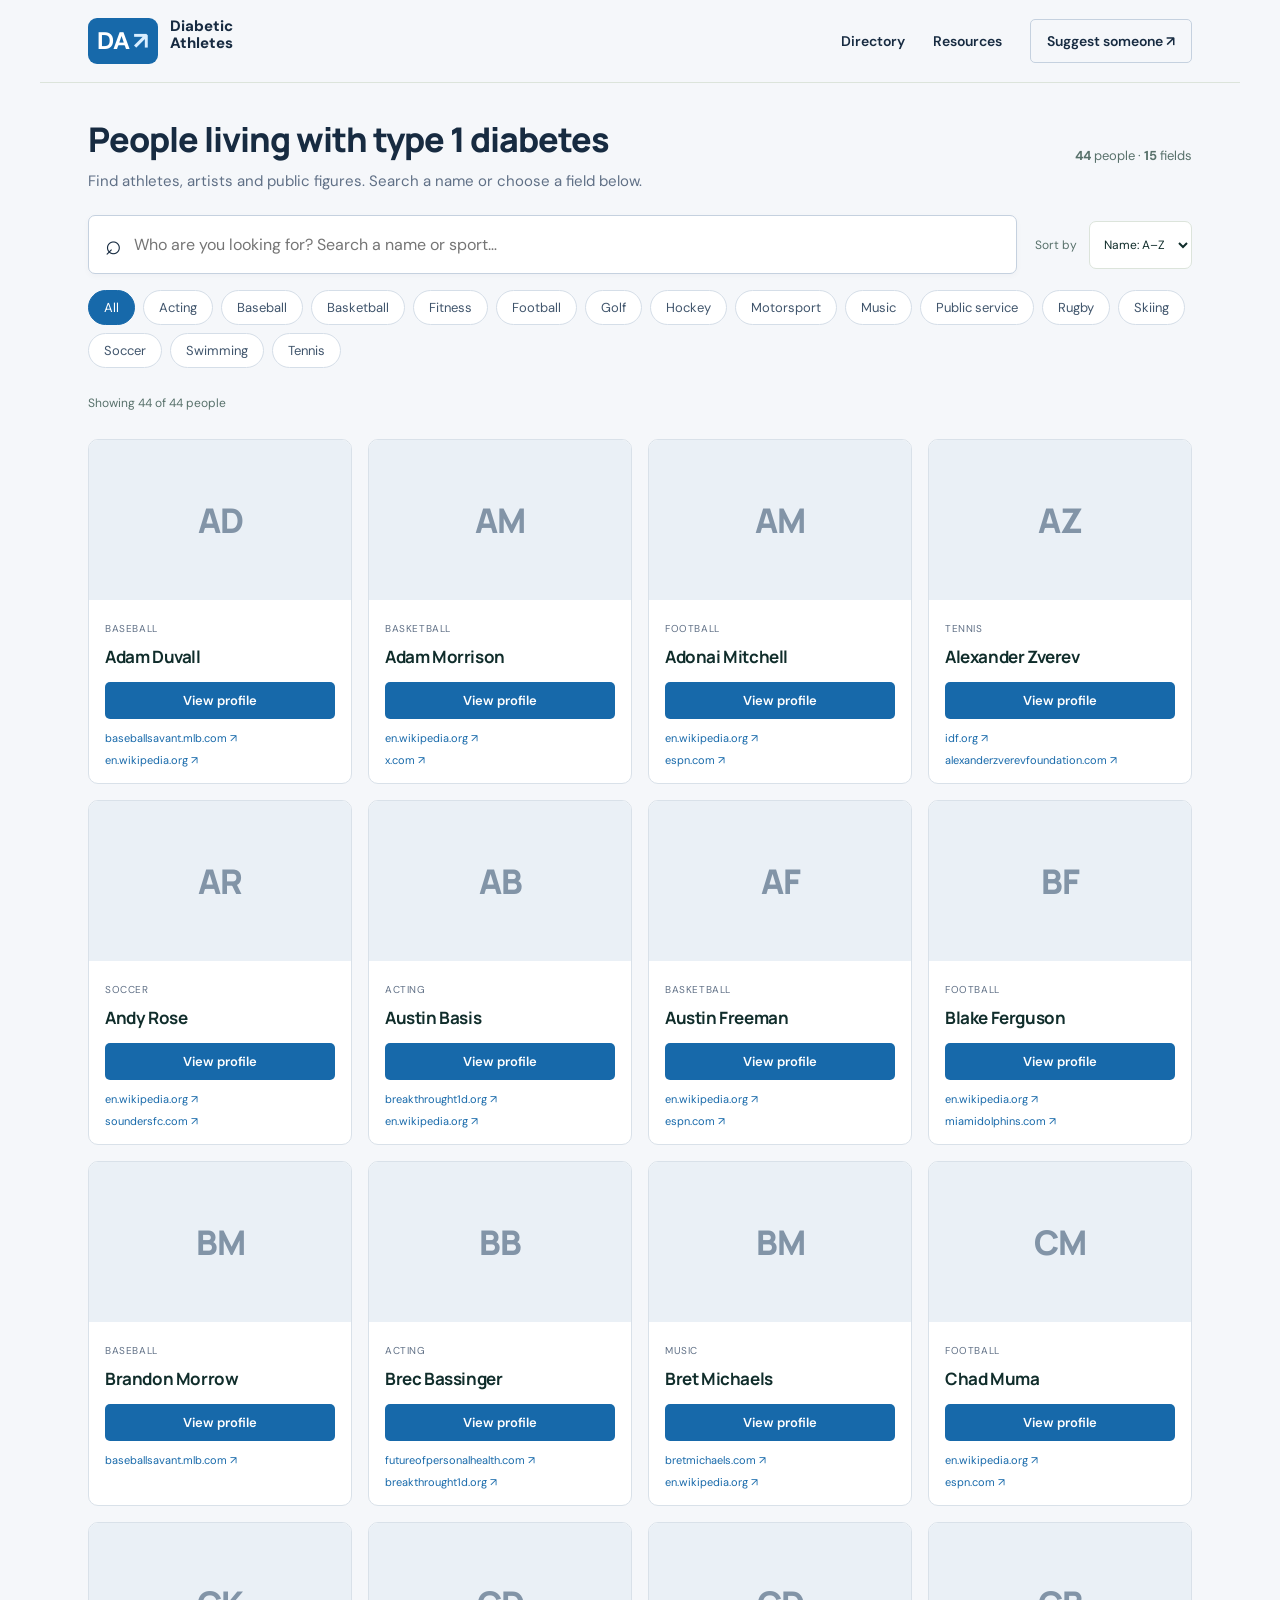
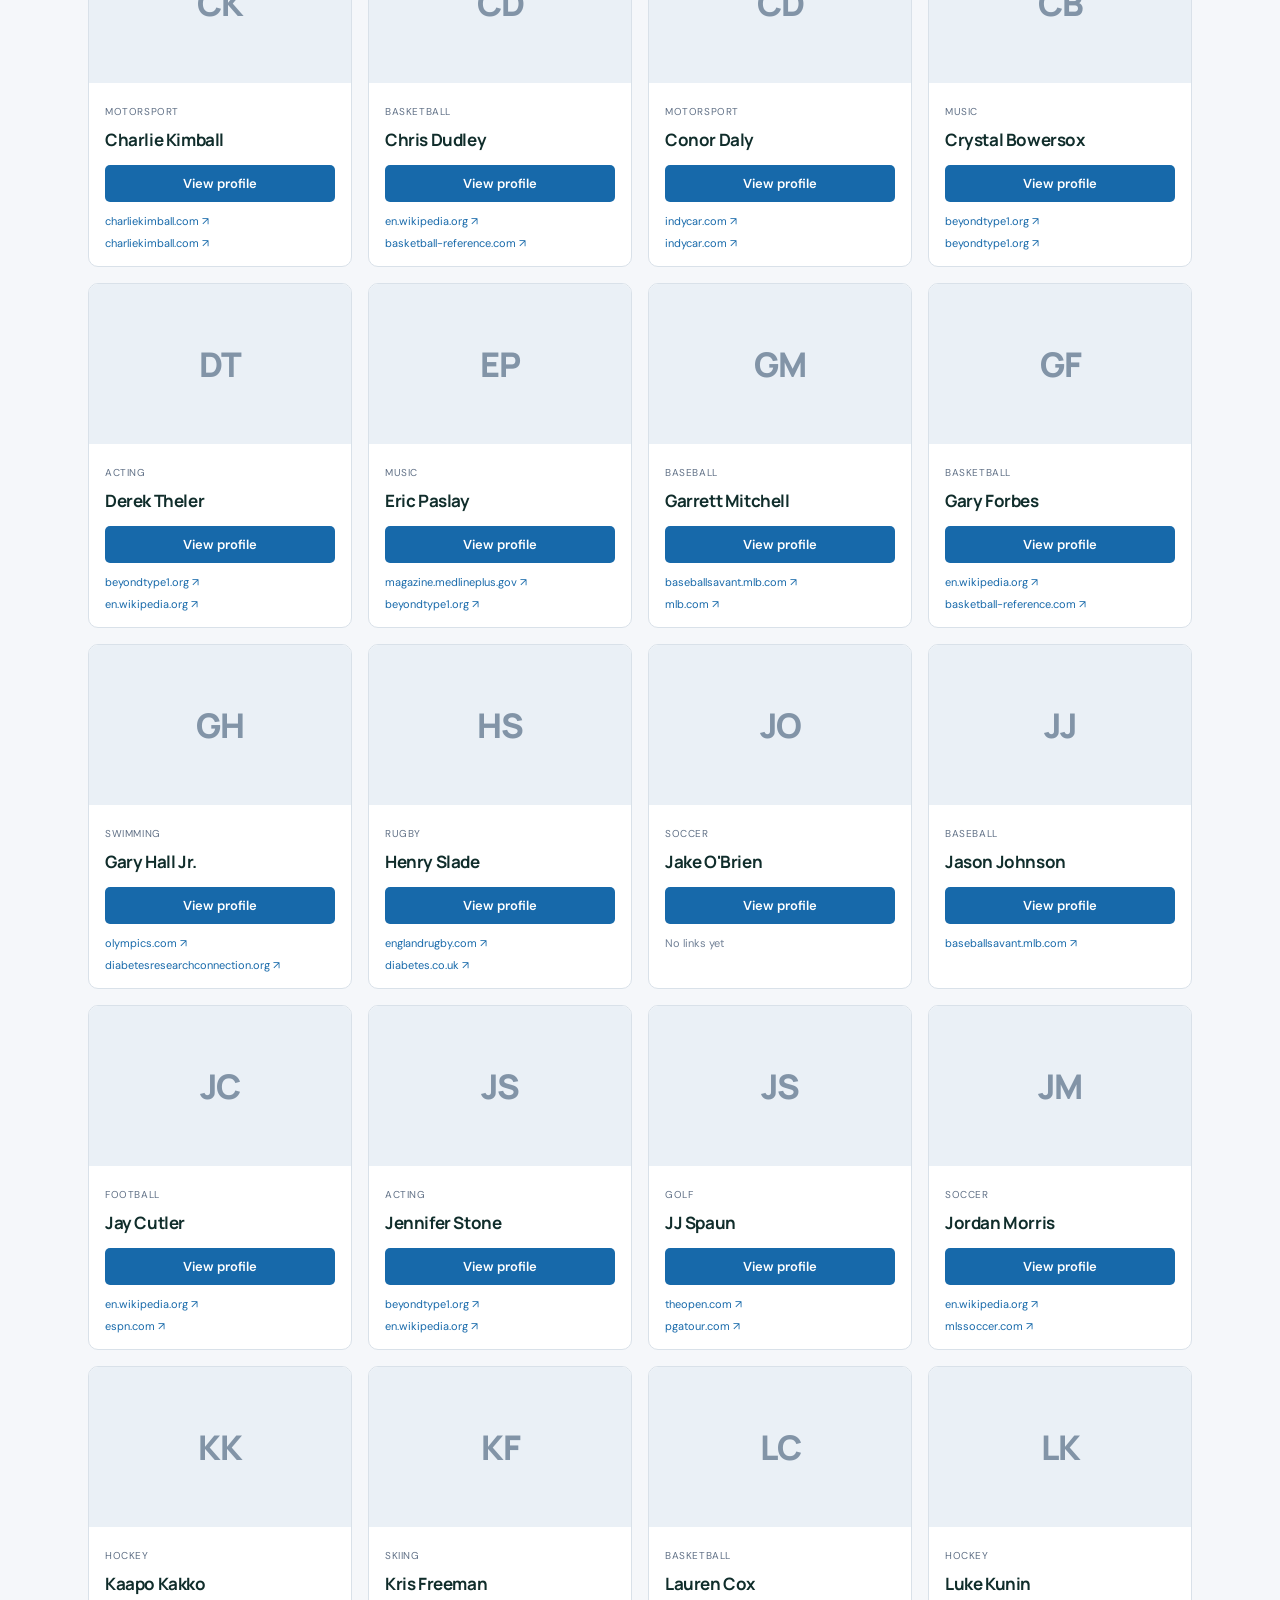
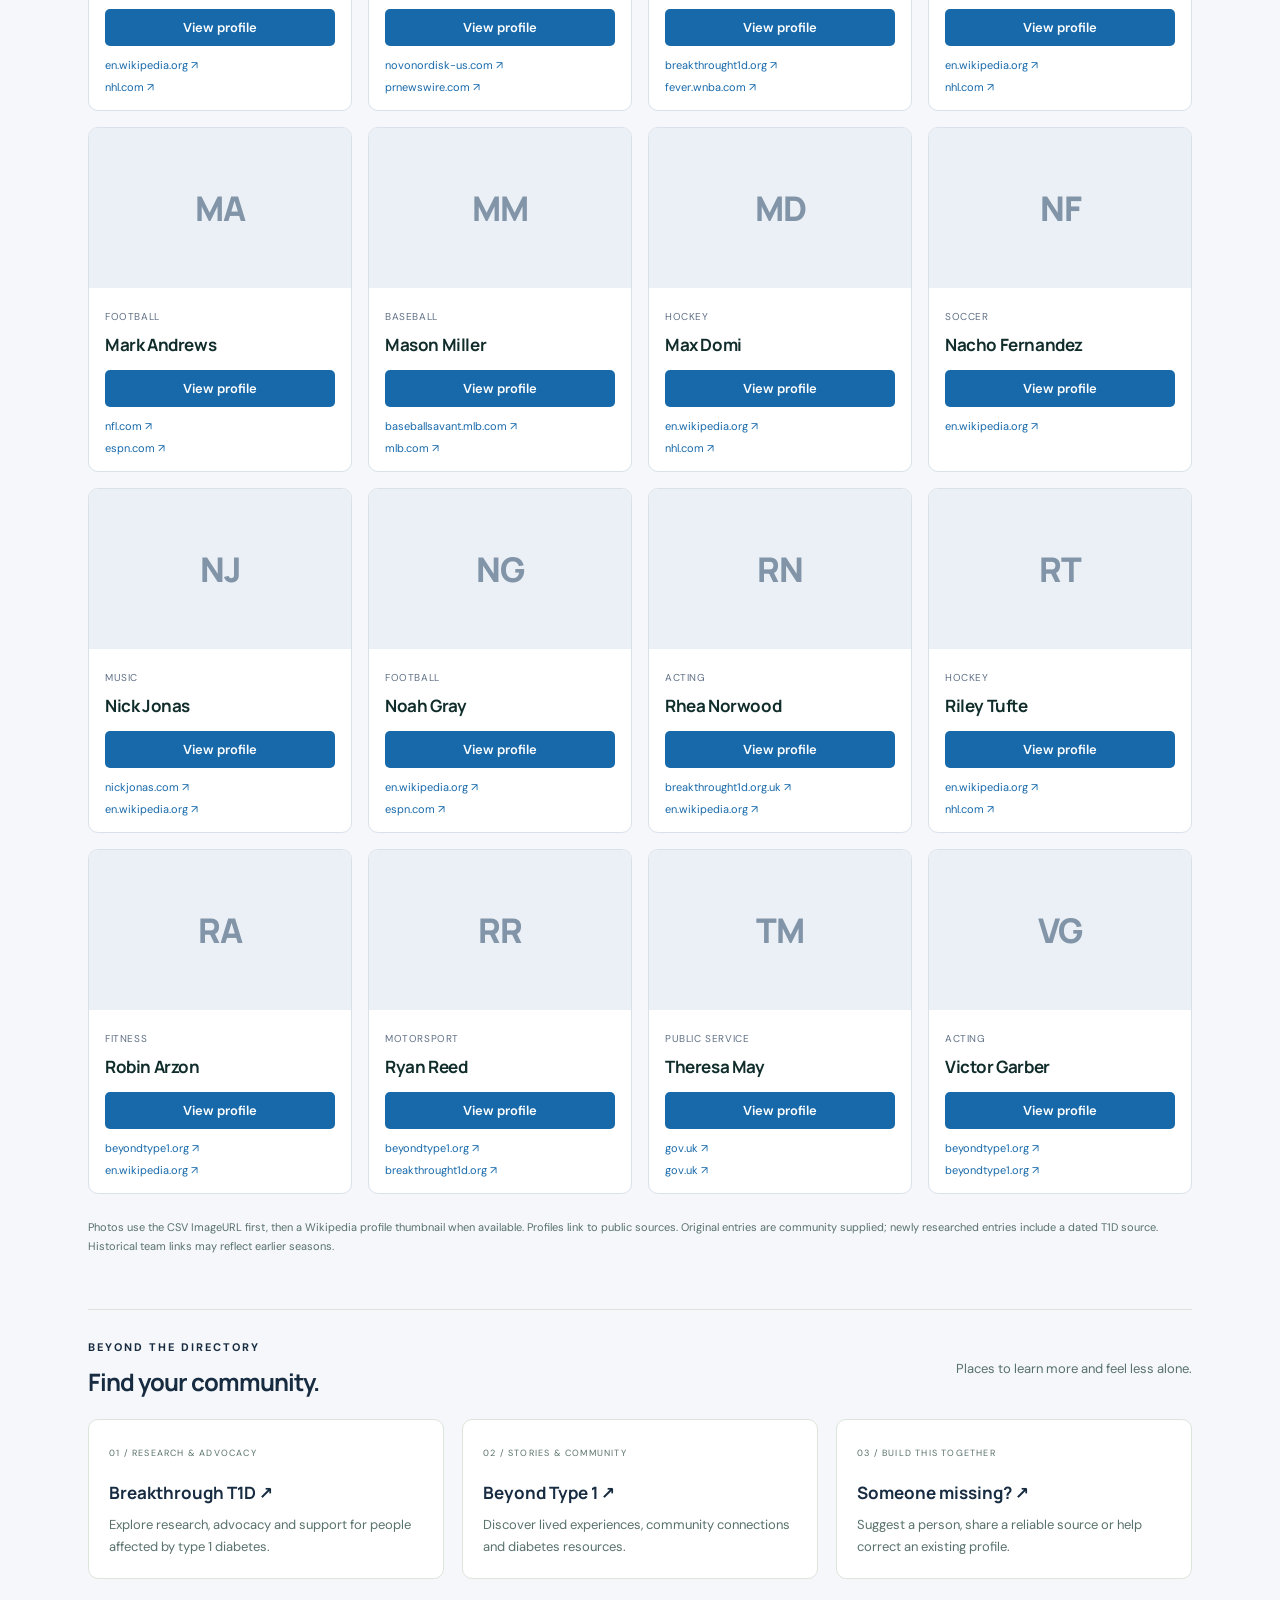
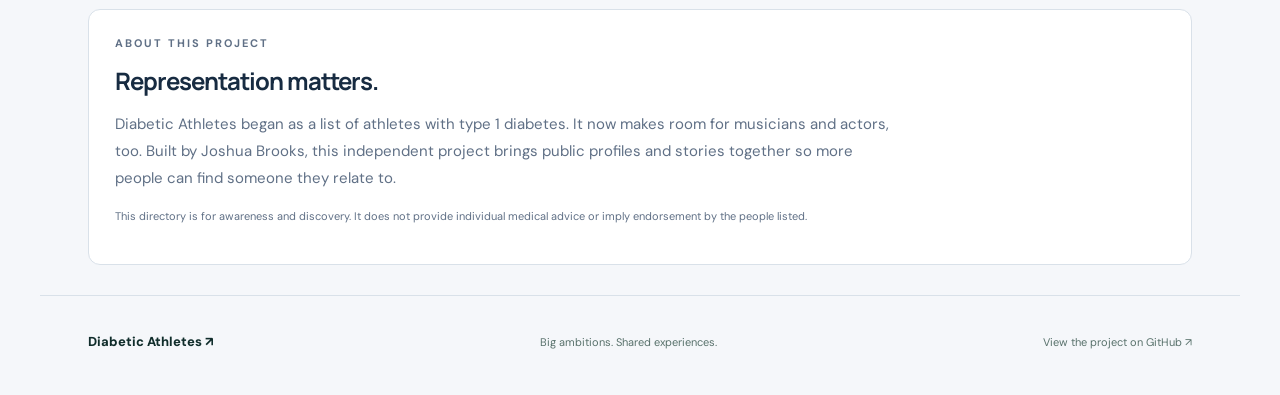
==== commit eb395b34: "Add floating reader for continued browsing and eight verified T1D profiles" ====
--- a/index.html
+++ b/index.html
@@ -10,7 +10,7 @@
 <a class="skip" href="#directory">Skip to directory</a>
 <header class="nav"><a class="brand" href="#"><span class="brand-mark">DA<span>↗</span></span><span>Diabetic<br>Athletes</span></a><nav aria-label="Main navigation"><a href="#directory">Directory</a><a href="#resources">Resources</a><a class="nav-cta" href="https://github.com/jtb21091/DiabeticAthletes/issues/new?template=suggest-person.yml">Suggest someone ↗</a></nav></header>
 <main>
-<section id="directory" class="directory"><div class="section-heading"><div><h1>People living with type 1 diabetes</h1><p class="directory-intro">Find athletes, musicians and actors. Search a name or choose a field below.</p></div><p><strong id="peopleCount">—</strong> people · <strong id="fieldCount">—</strong> fields</p></div>
+<section id="directory" class="directory"><div class="section-heading"><div><h1>People living with type 1 diabetes</h1><p class="directory-intro">Find athletes, artists and public figures. Search a name or choose a field below.</p></div><p><strong id="peopleCount">—</strong> people · <strong id="fieldCount">—</strong> fields</p></div>
 <div class="toolbar"><div class="search"><span aria-hidden="true">⌕</span><label class="sr-only" for="search">Search people or fields</label><input id="search" type="search" placeholder="Who are you looking for? Search a name or sport…" autocomplete="off"></div><label class="sort">Sort by <select id="sort"><option value="asc">Name: A–Z</option><option value="desc">Name: Z–A</option></select></label></div>
 <div id="filters" class="filters" role="group" aria-label="Filter by field"></div><div class="results-bar"><p id="resultCount" role="status" aria-live="polite">Loading directory…</p><button id="clear" class="text-button" hidden>Clear filters</button></div>
 <div id="grid" class="grid"></div><div id="empty" class="empty" hidden><h3>No matches yet.</h3><p>Try another name or explore all fields.</p><button id="reset" class="primary">Show everyone</button></div><div id="error" class="empty" hidden><h3>The directory couldn’t load.</h3><p>Please check your connection and try again.</p><button id="retry" class="primary">Try again</button></div>
@@ -18,5 +18,5 @@
 <section id="resources" class="resources"><div class="section-heading"><div><p class="eyebrow">BEYOND THE DIRECTORY</p><h2>Find your community.</h2></div><p>Places to learn more and feel less alone.</p></div><div class="resource-grid"><a href="https://www.breakthrought1d.org/" target="_blank" rel="noopener noreferrer"><span>01 / RESEARCH & ADVOCACY</span><h3>Breakthrough T1D ↗</h3><p>Explore research, advocacy and support for people affected by type 1 diabetes.</p></a><a href="https://beyondtype1.org/" target="_blank" rel="noopener noreferrer"><span>02 / STORIES & COMMUNITY</span><h3>Beyond Type 1 ↗</h3><p>Discover lived experiences, community connections and diabetes resources.</p></a><a href="https://github.com/jtb21091/DiabeticAthletes/issues/new?template=suggest-person.yml"><span>03 / BUILD THIS TOGETHER</span><h3>Someone missing? ↗</h3><p>Suggest a person, share a reliable source or help correct an existing profile.</p></a></div></section>
 <section class="about"><p class="eyebrow">ABOUT THIS PROJECT</p><h2>Representation matters.</h2><p>Diabetic Athletes began as a list of athletes with type 1 diabetes. It now makes room for musicians and actors, too. Built by Joshua Brooks, this independent project brings public profiles and stories together so more people can find someone they relate to.</p><p class="small">This directory is for awareness and discovery. It does not provide individual medical advice or imply endorsement by the people listed.</p></section>
 </main><footer><a class="brand" href="#">Diabetic Athletes ↗</a><p>Big ambitions. Shared experiences.</p><a href="https://github.com/jtb21091/DiabeticAthletes">View the project on GitHub ↗</a></footer>
-<dialog id="profile" aria-labelledby="profileName"><div class="dialog-top"><span class="eyebrow">EXPLORE THE PROFILE</span><button id="closeProfile" aria-label="Close profile">✕</button></div><div id="profileContent"></div><div class="dialog-footer"><button id="copyProfile">Copy profile link</button><a id="correctProfile" href="https://github.com/jtb21091/DiabeticAthletes/issues/new">Suggest a correction ↗</a></div></dialog>
+<dialog id="profile" aria-labelledby="profileName"><div class="dialog-top"><span id="panelTitle" class="eyebrow">PROFILE READER</span><div class="panel-actions"><button id="minimizeProfile" aria-label="Minimize profile" aria-expanded="true">−</button><button id="expandProfile" aria-label="Expand profile" aria-pressed="false">⤢</button><button id="closeProfile" aria-label="Close profile">✕</button></div></div><div id="profileContent"></div><div class="dialog-footer"><button id="copyProfile">Copy profile link</button><a id="correctProfile" href="https://github.com/jtb21091/DiabeticAthletes/issues/new">Suggest a correction ↗</a></div></dialog>
 </body></html>
--- a/styles.css
+++ b/styles.css
@@ -3,3 +3,7 @@
 /* Search-first directory */
 body{background:#f5f7fa;color:#172b41}main,.nav,footer{max-width:1200px}.nav{background:transparent;padding-top:18px;padding-bottom:18px}.brand-mark{background:#1769aa;color:white;border:0}.brand-mark span{color:#d9eeff}.directory{padding:36px 0 42px}.section-heading{align-items:center;margin-bottom:22px}.directory h1{font-size:34px;line-height:1.2;letter-spacing:-1px;margin:0 0 10px}.directory-intro{font-size:15px;line-height:1.6;color:#607086;margin:0}.section-heading>p{white-space:nowrap}.toolbar{align-items:center}.search{border-color:#c5d1df;box-shadow:0 2px 6px #172b4108}.search input{font-size:16px;padding:18px 0}.filters{margin-top:16px}.filters button{background:white;color:#40556c;border-color:#d5dee8;font-size:13px}.filters button[aria-pressed=true]{background:#1769aa;border-color:#1769aa}.results-bar{margin-top:15px}.grid{gap:16px}.card{border-color:#d9e1e9;transition:box-shadow .15s}.card:hover{transform:none;box-shadow:0 3px 12px #172b4110}.portrait{height:160px;background:#eaf0f6}.portrait.music,.portrait.acting,.portrait.hockey,.portrait.football{background:#eaf0f6}.portrait::before,.portrait::after{display:none}.initials{font-size:34px;color:#8294a7;letter-spacing:-1px}.portrait img{object-fit:cover;object-position:center 25%}.card-body{padding:16px}.card h3{font-size:17px;margin:8px 0 14px}.tag{color:#607086;letter-spacing:.6px}.profile-button{width:100%;background:#1769aa;border:0;border-radius:5px;padding:10px 12px;color:white;font-weight:600;font-size:13px}.profile-button:hover{background:#11548a}.card-bottom{display:block}.quick-links{display:flex;flex-direction:column;gap:8px;font-size:11px;margin-top:12px;min-height:36px;color:#1769aa;overflow-wrap:anywhere}.quick-links a:hover{text-decoration:underline}.quick-links span{color:#718096}.resources{padding:30px 0}.resource-grid a{background:white;padding:20px}.resources h2{font-size:24px}.about{background:white;color:#172b41;border:1px solid #d9e1e9;padding:26px;margin-bottom:30px}.about .eyebrow{color:#607086}.about p:not(.eyebrow),.about p.small{color:#607086}.about h2{font-size:24px}.primary{background:#1769aa}.primary:hover{background:#11548a}.profile-links a{color:#1769aa}dialog{background:#f8fafc;color:#172b41}.nav-cta{border-color:#c5d1df;border-radius:5px}footer{border-color:#d9e1e9}@media(max-width:700px){.directory{padding-top:24px}.directory h1{font-size:27px;letter-spacing:-.7px}.directory-intro{font-size:14px}.section-heading>p{font-size:12px}.portrait{height:140px}.card h3{font-size:15px}.card-body{padding:12px}.quick-links{font-size:10px}.sort select{padding:9px}.search input{font-size:15px}.resource-grid{gap:10px}}@media(min-width:701px) and (max-width:900px){.section-heading{display:block}}
 .photo-credit{position:absolute;bottom:0;right:0;z-index:3;background:#fffffff0;color:#40556c;font-size:9px;padding:4px 6px}.photo-credit:hover{text-decoration:underline}.source-row{display:flex;align-items:center;justify-content:space-between;gap:12px;border:1px solid #d9e1e9;border-radius:6px;background:white;padding:10px}.read-here{background:none;border:0;text-align:left;padding:5px;color:#1769aa;font-weight:600;overflow-wrap:anywhere}.source-row .open-source{border:0;padding:5px;white-space:nowrap;font-size:12px}.source-row .read-here:hover{text-decoration:underline}dialog.reading{width:min(1080px,calc(100% - 30px));max-height:92vh}.embedded-reader{margin:20px 0;border:1px solid #d9e1e9;border-radius:8px;overflow:hidden;background:white}.reader-controls{display:flex;align-items:center;gap:14px;padding:12px;flex-wrap:wrap;font-size:12px;background:#edf3f9}.reader-controls strong{margin-right:auto;overflow-wrap:anywhere}.reader-controls a{color:#1769aa}.reader-controls button{background:white;border:1px solid #c5d1df;border-radius:5px;padding:7px;color:#40556c}.reader-note{font-size:11px;line-height:1.5;color:#607086;margin:0;padding:10px 12px;border-bottom:1px solid #d9e1e9}.embedded-reader iframe{display:block;width:100%;height:65vh;min-height:340px;border:0;background:white}@media(max-width:700px){dialog{padding:18px}.source-row{gap:8px}.read-here{font-size:12px}.source-row .open-source{font-size:11px}.reader-controls{gap:10px}.reader-controls strong{width:100%}.embedded-reader iframe{height:60vh}}
+/* Nonblocking floating profile reader */
+dialog,dialog.reading{position:fixed;inset:auto 20px 20px auto;margin:0;width:min(520px,calc(100vw - 40px));max-height:78vh;padding:0;z-index:100;box-shadow:0 12px 48px #172b4140;border:1px solid #b9c9d9;background:#f8fafc;overflow:auto}dialog::backdrop{background:none;backdrop-filter:none}dialog.expanded{width:min(1000px,calc(100vw - 40px));max-height:90vh}.dialog-top{position:sticky;top:0;background:#1769aa;color:white;padding:9px 12px;z-index:5;cursor:move;touch-action:none}.dialog-top .eyebrow{font-size:12px;letter-spacing:.3px;overflow:hidden;text-overflow:ellipsis;white-space:nowrap}.panel-actions{display:flex;gap:3px}.dialog-top button{color:white;border-radius:4px;font-size:19px;padding:7px 9px}.dialog-top button:hover{background:#ffffff26}#profileContent{padding:0 18px}.dialog-footer{padding:14px 18px}.profile-heading{padding:18px 0 10px}.embedded-reader iframe{height:42vh;min-height:280px}.expanded .embedded-reader iframe{height:58vh}.minimized #profileContent,.minimized .dialog-footer{display:none}.minimized{width:300px;max-height:65px}.source-row{gap:8px}.reader-controls{gap:10px}@media(max-width:700px){dialog,dialog.reading,dialog.expanded{inset:auto 10px 10px auto;width:calc(100vw - 20px);max-height:62vh}.dialog-top{cursor:default}.minimized{width:260px!important}.embedded-reader iframe,.expanded .embedded-reader iframe{height:34vh;min-height:230px}}
+
+dialog.minimized{width:300px}
